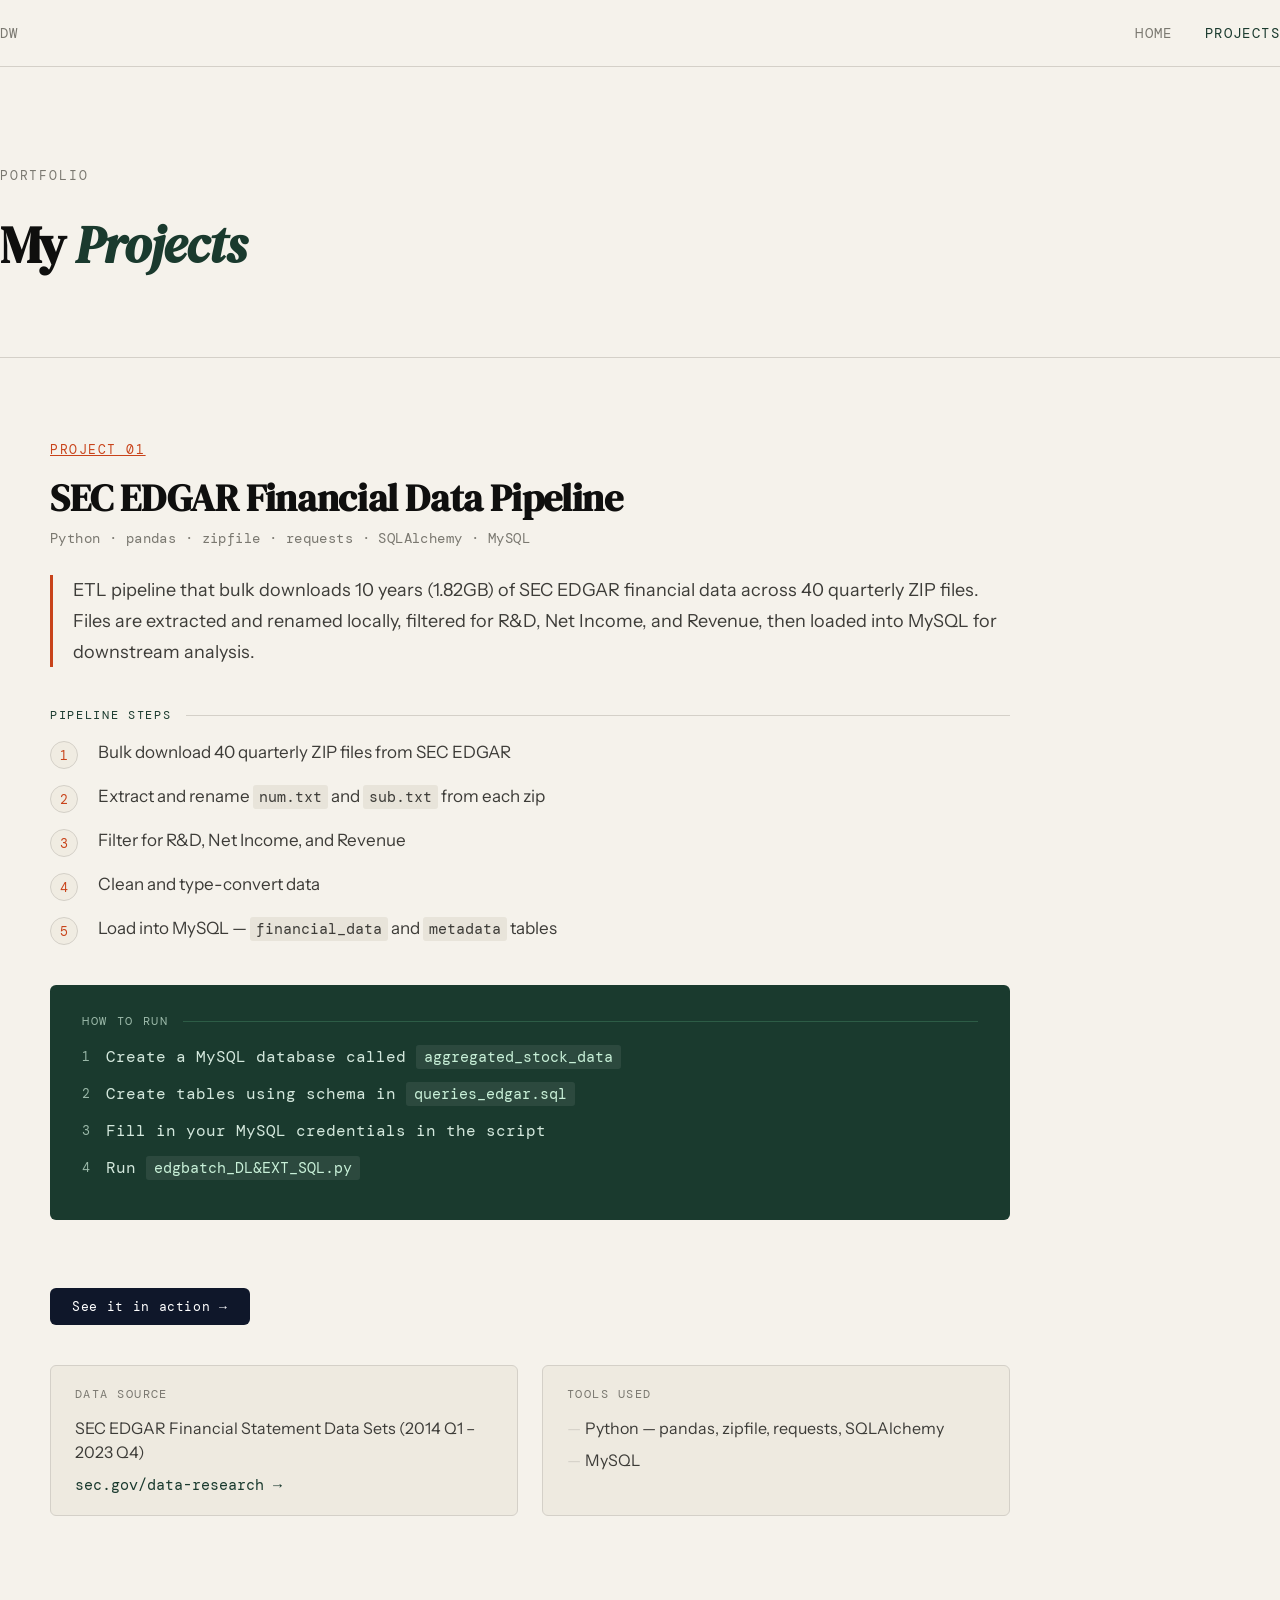
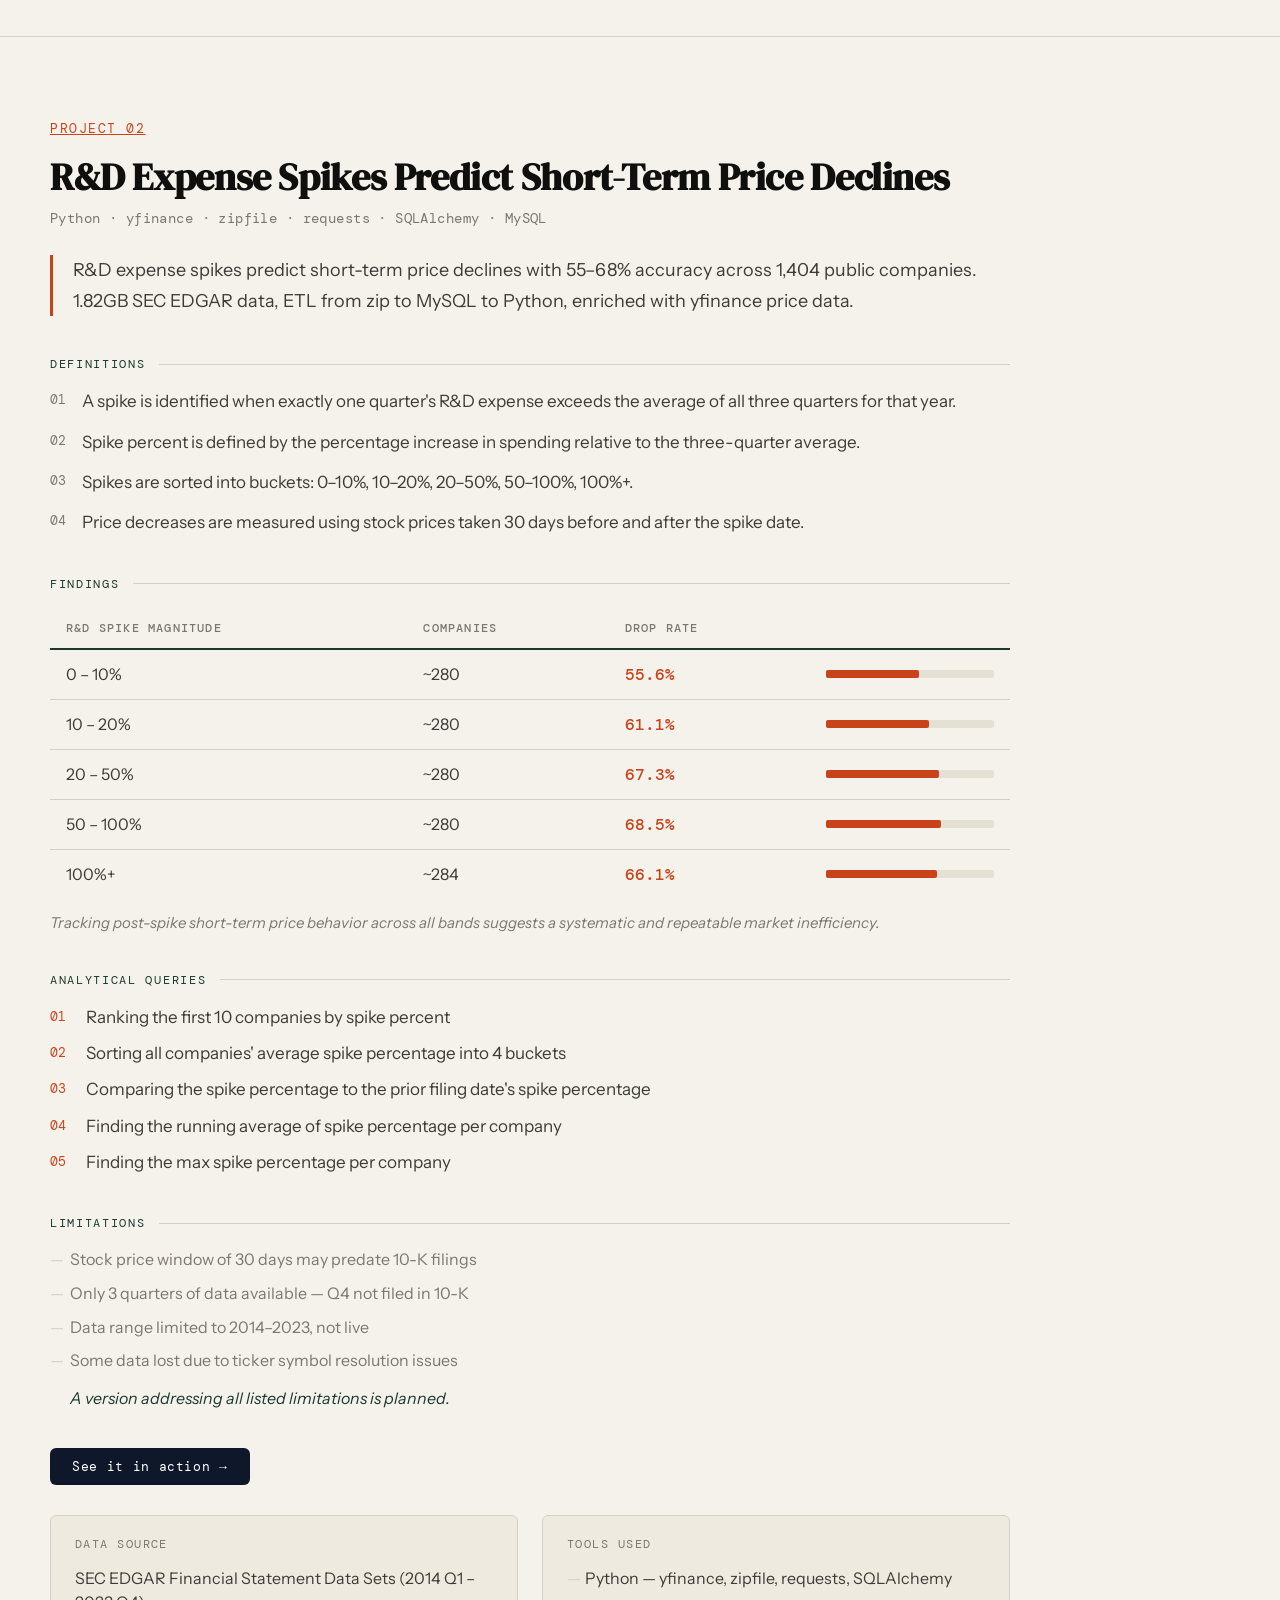
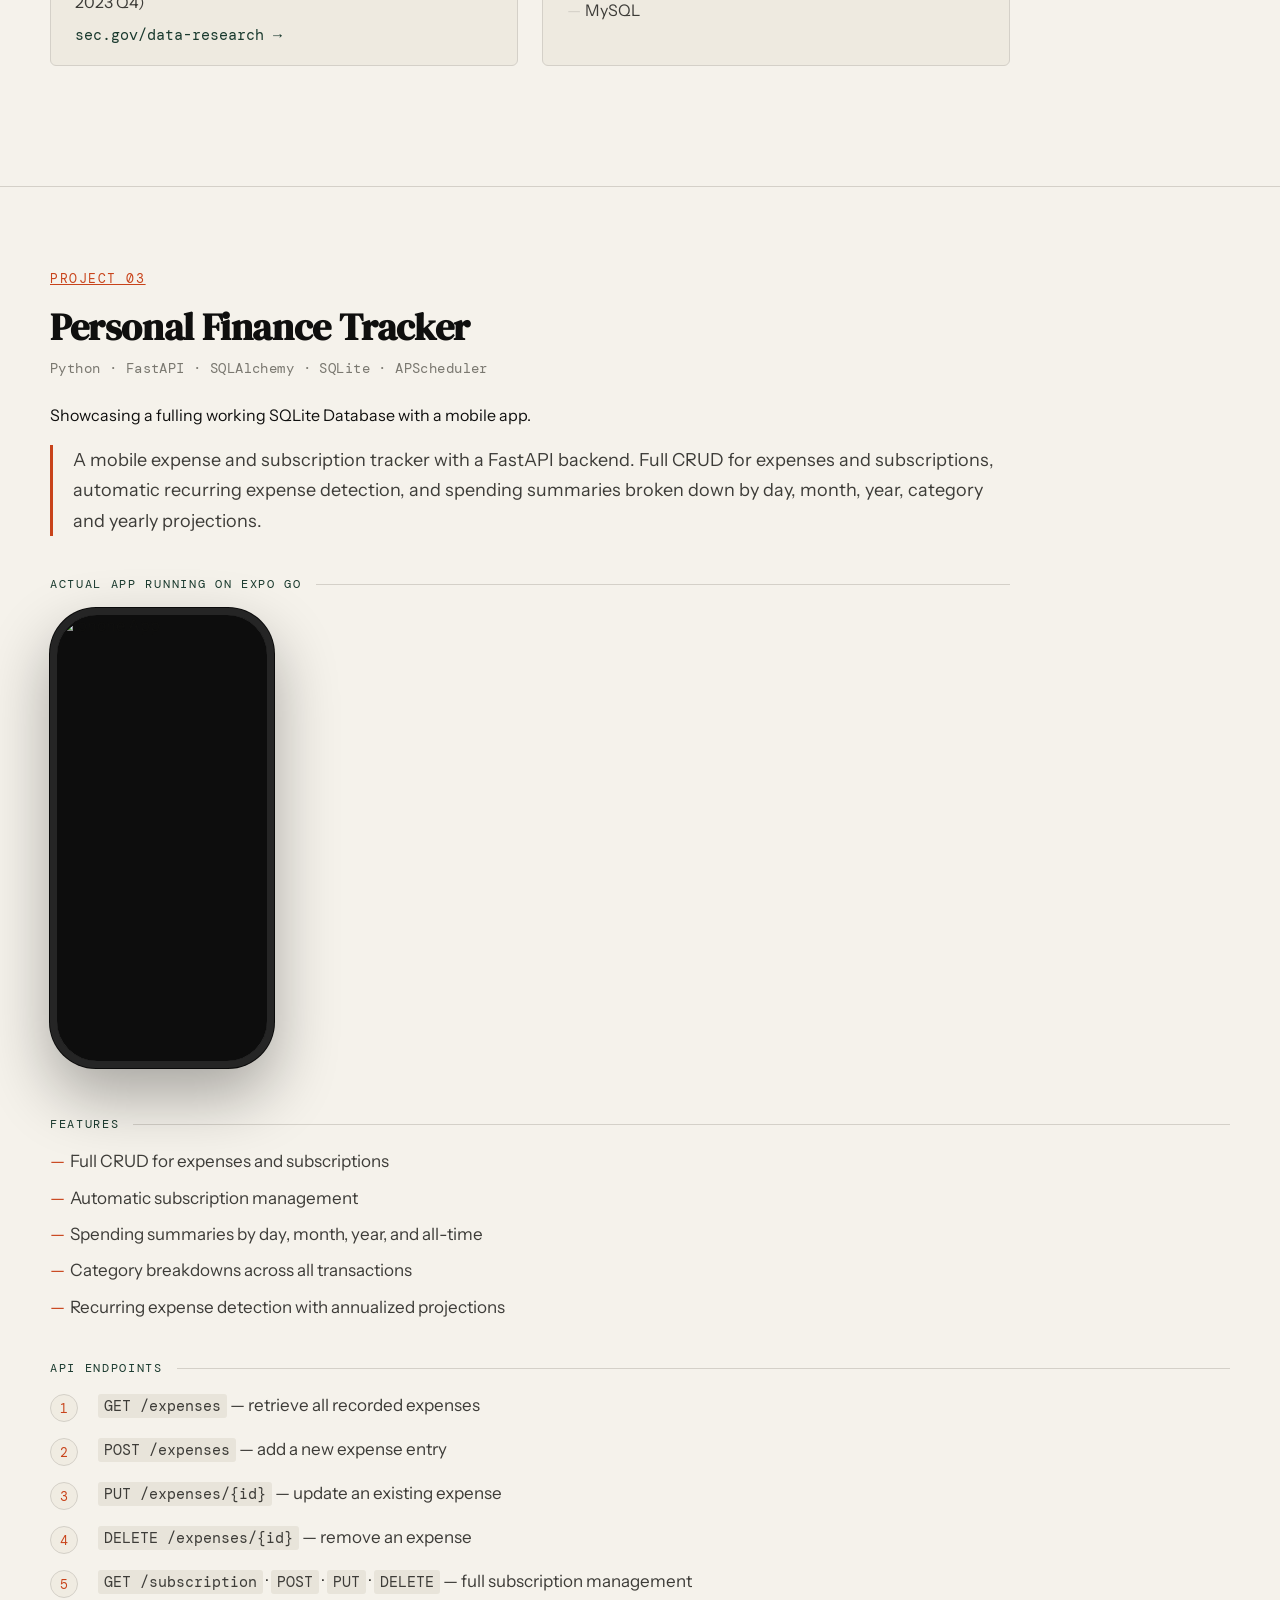
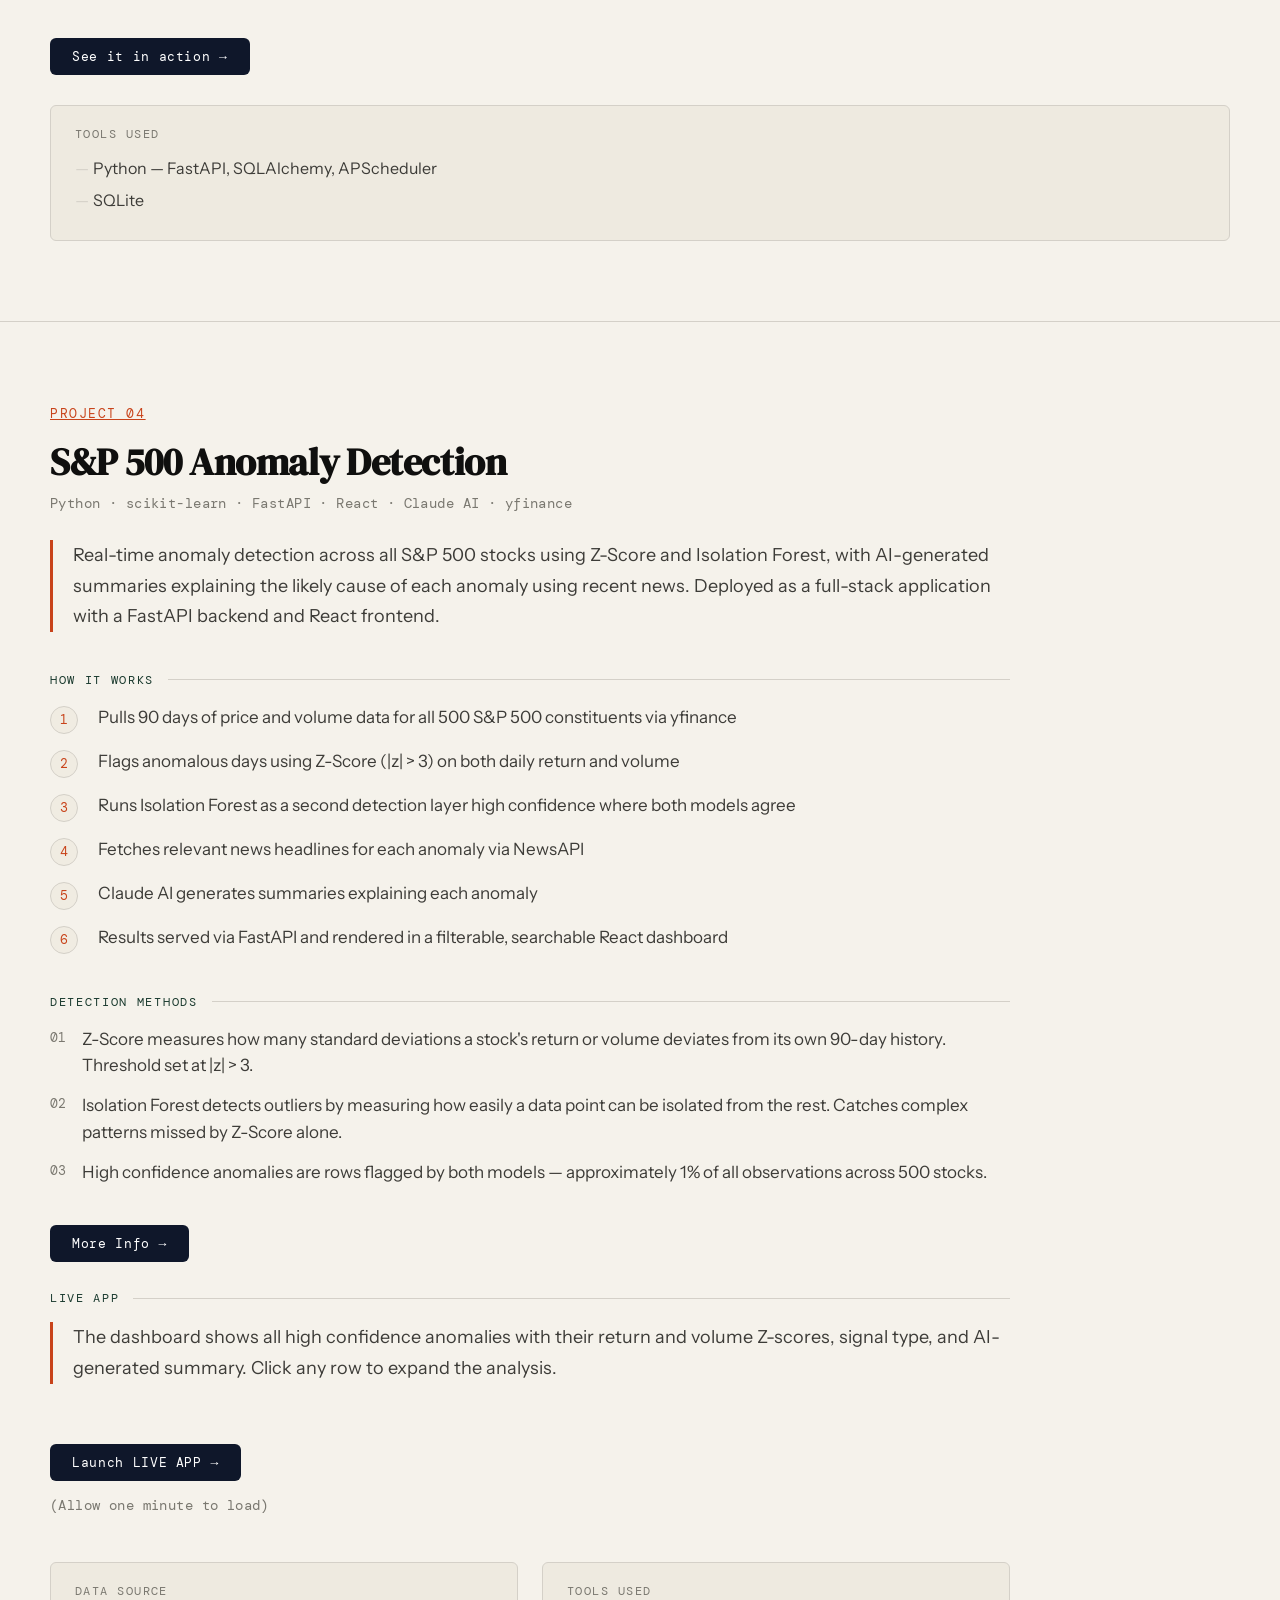
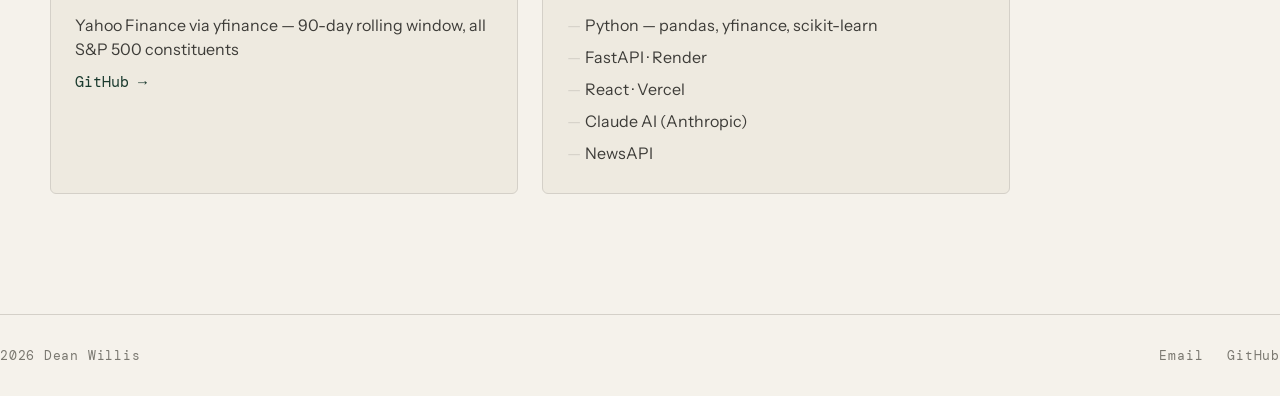
==== projects.html @ 33685073 "added walkthrough.html" ====
<!DOCTYPE html>
<html lang="en">
<head>
<meta charset="UTF-8">
<meta name="viewport" content="width=device-width, initial-scale=1.0">
<title>Projects — Dean Willis</title>
<link href="https://fonts.googleapis.com/css2?family=DM+Serif+Display:ital@0;1&family=DM+Mono:wght@400;500&family=Instrument+Sans:wght@400;500;600&display=swap" rel="stylesheet">
<link rel="stylesheet" href="style.css">
<script async src="https://www.googletagmanager.com/gtag/js?id=G-CZ1LBD2NJX"></script>
<script>
  window.dataLayer = window.dataLayer || [];
  function gtag(){dataLayer.push(arguments);}
  gtag('js', new Date());
  gtag('config', 'G-CZ1LBD2NJX');
</script>
</head>
<body>

<nav>
  <div class="container nav-inner">
    <a class="nav-name" href="index.html">DW</a>
    <div class="nav-links">
      <a href="index.html">Home</a>
      <a href="projects.html" class="active">Projects</a>
    </div>
  </div>
</nav>

<header class="page-header-section">
  <div class="container page-header-inner">
    <p>&nbsp;</p>
    <div class="page-label">Portfolio</div>
    <p>&nbsp;</p>
    <h1 class="page-title">My <em>Projects</em></h1>
    <p>&nbsp;</p>
  </div>
</header>

<main>

  <section class="project-section" id="edgar-pipeline">
    <div class="container">
      <div class="project-content">
        <a class="project-eyebrow" href="https://github.com/DeanHenryWillis/ETL-pipeline" target="_blank" rel="noopener noreferrer">Project 01</a>
        <p>&nbsp;</p>
        <h2 class="project-title">SEC EDGAR Financial Data Pipeline</h2>
        <div class="project-stack">Python · pandas · zipfile · requests · SQLAlchemy · MySQL</div>
        <p class="project-overview">ETL pipeline that bulk downloads 10 years (1.82GB) of SEC EDGAR financial data across 40 quarterly ZIP files. Files are extracted and renamed locally, filtered for R&D, Net Income, and Revenue, then loaded into MySQL for downstream analysis.</p>

        <div class="sub-label">Pipeline Steps</div>
        <div class="steps">
          <div class="step"><div class="step-num">1</div><div class="step-text">Bulk download 40 quarterly ZIP files from SEC EDGAR</div></div>
          <div class="step"><div class="step-num">2</div><div class="step-text">Extract and rename <code>num.txt</code> and <code>sub.txt</code> from each zip</div></div>
          <div class="step"><div class="step-num">3</div><div class="step-text">Filter for R&amp;D, Net Income, and Revenue</div></div>
          <div class="step"><div class="step-num">4</div><div class="step-text">Clean and type-convert data</div></div>
          <div class="step"><div class="step-num">5</div><div class="step-text">Load into MySQL — <code>financial_data</code> and <code>metadata</code> tables</div></div>
        </div>

        <div class="run-block">
          <div class="sub-label">How to Run</div>
          <div class="run-step"><div class="run-num">1</div><div class="run-text">Create a MySQL database called <code>aggregated_stock_data</code></div></div>
          <div class="run-step"><div class="run-num">2</div><div class="run-text">Create tables using schema in <code>queries_edgar.sql</code></div></div>
          <div class="run-step"><div class="run-num">3</div><div class="run-text">Fill in your MySQL credentials in the script</div></div>
          <div class="run-step"><div class="run-num">4</div><div class="run-text">Run <code>edgbatch_DL&amp;EXT_SQL.py</code></div></div>
        </div>

          <a href="walkthrough.html#edgar-pipeline"
          style="display:inline-block;margin-top:28px;padding:10px 22px;background:#0f172a;color:#fff;text-decoration:none;font-family:'DM Mono',monospace;font-size:13px;letter-spacing:0.05em;border-radius:6px;">See it in action →</a>
          <p>&emsp;</p>
          <p>&emsp;</p>

        <div class="two-col">
          <div class="info-block">
            <div class="info-block-title">Data Source</div>
            <p>SEC EDGAR Financial Statement Data Sets (2014 Q1 – 2023 Q4)</p>
            <a href="https://www.sec.gov/data-research/sec-markets-data/financial-statement-data-sets-archive" target="_blank">sec.gov/data-research →</a>
          </div>
          <div class="info-block">
            <div class="info-block-title">Tools Used</div>
            <ul>
              <li>Python — pandas, zipfile, requests, SQLAlchemy</li>
              <li>MySQL</li>
            </ul>
          </div>
        </div>
      </div>
    </div>
  </section>

  <section class="project-section" id="rd-spikes">
    <div class="container">
      <div class="project-content">
        <a class="project-eyebrow" href="https://github.com/DeanHenryWillis/Edgar-rd-pipeline" target="_blank" rel="noopener noreferrer">Project 02</a>
        <p>&nbsp;</p>
        <h2 class="project-title">R&amp;D Expense Spikes Predict Short-Term Price Declines</h2>
        <div class="project-stack">Python · yfinance · zipfile · requests · SQLAlchemy · MySQL</div>
        <p class="project-overview">R&amp;D expense spikes predict short-term price declines with 55–68% accuracy across 1,404 public companies. 1.82GB SEC EDGAR data, ETL from zip to MySQL to Python, enriched with yfinance price data.</p>

        <div class="sub-label">Definitions</div>
        <div class="defs">
          <div class="def-item"><div class="def-num">01</div><div class="def-text">A spike is identified when exactly one quarter's R&amp;D expense exceeds the average of all three quarters for that year.</div></div>
          <div class="def-item"><div class="def-num">02</div><div class="def-text">Spike percent is defined by the percentage increase in spending relative to the three-quarter average.</div></div>
          <div class="def-item"><div class="def-num">03</div><div class="def-text">Spikes are sorted into buckets: 0–10%, 10–20%, 20–50%, 50–100%, 100%+.</div></div>
          <div class="def-item"><div class="def-num">04</div><div class="def-text">Price decreases are measured using stock prices taken 30 days before and after the spike date.</div></div>
        </div>

        <div class="sub-label">Findings</div>
        <div class="findings-wrap">
          <table class="findings-table">
            <thead>
              <tr>
                <th>R&amp;D Spike Magnitude</th>
                <th>Companies</th>
                <th>Drop Rate</th>
                <th class="bar-cell"></th>
              </tr>
            </thead>
            <tbody>
              <tr>
                <td>0 – 10%</td><td>~280</td>
                <td><span class="drop-rate">55.6%</span></td>
                <td class="bar-cell"><div class="bar-bg"><div class="bar-fill" style="width:55.6%"></div></div></td>
              </tr>
              <tr>
                <td>10 – 20%</td><td>~280</td>
                <td><span class="drop-rate">61.1%</span></td>
                <td class="bar-cell"><div class="bar-bg"><div class="bar-fill" style="width:61.1%"></div></div></td>
              </tr>
              <tr>
                <td>20 – 50%</td><td>~280</td>
                <td><span class="drop-rate">67.3%</span></td>
                <td class="bar-cell"><div class="bar-bg"><div class="bar-fill" style="width:67.3%"></div></div></td>
              </tr>
              <tr>
                <td>50 – 100%</td><td>~280</td>
                <td><span class="drop-rate">68.5%</span></td>
                <td class="bar-cell"><div class="bar-bg"><div class="bar-fill" style="width:68.5%"></div></div></td>
              </tr>
              <tr>
                <td>100%+</td><td>~284</td>
                <td><span class="drop-rate">66.1%</span></td>
                <td class="bar-cell"><div class="bar-bg"><div class="bar-fill" style="width:66.1%"></div></div></td>
              </tr>
            </tbody>
          </table>
          <p class="findings-note">Tracking post-spike short-term price behavior across all bands suggests a systematic and repeatable market inefficiency.</p>
        </div>

        <div class="sub-label">Analytical Queries</div>
        <div class="queries">
          <ol>
            <li>Ranking the first 10 companies by spike percent</li>
            <li>Sorting all companies' average spike percentage into 4 buckets</li>
            <li>Comparing the spike percentage to the prior filing date's spike percentage</li>
            <li>Finding the running average of spike percentage per company</li>
            <li>Finding the max spike percentage per company</li>
          </ol>
        </div>

        <div class="sub-label">Limitations</div>
        <div class="limitations">
          <ul>
            <li>Stock price window of 30 days may predate 10-K filings</li>
            <li>Only 3 quarters of data available — Q4 not filed in 10-K</li>
            <li>Data range limited to 2014–2023, not live</li>
            <li>Some data lost due to ticker symbol resolution issues</li>
          </ul>
          <p class="limitation-note">A version addressing all listed limitations is planned.</p>
        </div>
        <a href="walkthrough.html#rd-spikes" style="display:inline-block;margin-bottom:30px;padding:10px 22px;background:#0f172a;color:#fff;text-decoration:none;font-family:'DM Mono',monospace;font-size:13px;letter-spacing:0.05em;border-radius:6px;">See it in action →</a>

        <div class="two-col">
          <div class="info-block">
            <div class="info-block-title">Data Source</div>
            <p>SEC EDGAR Financial Statement Data Sets (2014 Q1 – 2023 Q4)</p>
            <a href="https://www.sec.gov/data-research/sec-markets-data/financial-statement-data-sets-archive" target="_blank">sec.gov/data-research →</a>
          </div>
          <div class="info-block">
            <div class="info-block-title">Tools Used</div>
            <ul>
              <li>Python — yfinance, zipfile, requests, SQLAlchemy</li>
              <li>MySQL</li>
            </ul>
          </div>
        </div>
      </div>
    </div>
  </section>

  <section class="project-section" id="expense-tracker">
    <div class="container">
      <div class="project-content">
        <a class="project-eyebrow" href="https://github.com/DeanHenryWillis/Net-Worth-Tracker" target="_blank" rel="noopener noreferrer">Project 03</a>
        <p>&nbsp;</p>
        <h2 class="project-title">Personal Finance Tracker</h2>
        <div class="project-stack">Python · FastAPI · SQLAlchemy · SQLite · APScheduler</div>
        <p>Showcasing a fulling working SQLite Database with a mobile app.</p>
        <p>&nbsp;</p>
        <p class="project-overview">A mobile expense and subscription tracker with a FastAPI backend. Full CRUD for expenses and subscriptions, automatic recurring expense detection, and spending summaries broken down by day, month, year, category and yearly projections.</p>

        <div class="sub-label">Actual App Running on Expo Go</div>
        <div class="iphone-wrap">
          <div class="iphone-shell">
                <div class="iphone-screen">
                  <img src="IMG_6105.png" alt="Iphone App">
              </div>

              <div class="iphone-placeholder">
                <div class="iphone-placeholder-icon">
                  <svg width="18" height="18" viewBox="0 0 24 24" fill="none" stroke="#555" stroke-width="1.5">
                    <polygon points="5 3 19 12 5 21 5 3"/>
                  </svg>
                </div>
              </div>
            </div>
          </div>
        </div>

        <div class="sub-label">Features</div>
        <div class="feature-list">
          <ul>
            <li>Full CRUD for expenses and subscriptions</li>
            <li>Automatic subscription management</li>
            <li>Spending summaries by day, month, year, and all-time</li>
            <li>Category breakdowns across all transactions</li>
            <li>Recurring expense detection with annualized projections</li>
          </ul>
        </div>

        <div class="sub-label">API Endpoints</div>
        <div class="steps">
          <div class="step"><div class="step-num">1</div><div class="step-text"><code>GET /expenses</code> — retrieve all recorded expenses</div></div>
          <div class="step"><div class="step-num">2</div><div class="step-text"><code>POST /expenses</code> — add a new expense entry</div></div>
          <div class="step"><div class="step-num">3</div><div class="step-text"><code>PUT /expenses/{id}</code> — update an existing expense</div></div>
          <div class="step"><div class="step-num">4</div><div class="step-text"><code>DELETE /expenses/{id}</code> — remove an expense</div></div>
          <div class="step"><div class="step-num">5</div><div class="step-text"><code>GET /subscription</code> · <code>POST</code> · <code>PUT</code> · <code>DELETE</code> — full subscription management</div></div>
        </div>
        <a href="walkthrough.html#finance-tracker" style="display:inline-block;margin-bottom:30px;padding:10px 22px;background:#0f172a;color:#fff;text-decoration:none;font-family:'DM Mono',monospace;font-size:13px;letter-spacing:0.05em;border-radius:6px;">See it in action →</a>
        <div class="info-block">
          <div class="info-block-title">Tools Used</div>
          <ul>
            <li>Python — FastAPI, SQLAlchemy, APScheduler</li>
            <li>SQLite</li>
          </ul>
        </div>

      </div>
    </div>
  </section>

  <section class="project-section" id="anomaly-detector">
    <div class="container">
      <div class="project-content">
        <a class="project-eyebrow" href="https://github.com/DeanHenryWillis/sp500-anomaly-detector" target="_blank" rel="noopener noreferrer">Project 04</a>
        <p>&nbsp;</p>
        <h2 class="project-title">S&amp;P 500 Anomaly Detection</h2>
        <div class="project-stack">Python · scikit-learn · FastAPI · React · Claude AI · yfinance</div>
        <p class="project-overview">Real-time anomaly detection across all S&amp;P 500 stocks using Z-Score and Isolation Forest, with AI-generated summaries explaining the likely cause of each anomaly using recent news. Deployed as a full-stack application with a FastAPI backend and React frontend.</p>

        <div class="sub-label">How It Works</div>
        <div class="steps">
          <div class="step"><div class="step-num">1</div><div class="step-text">Pulls 90 days of price and volume data for all 500 S&amp;P 500 constituents via yfinance</div></div>
          <div class="step"><div class="step-num">2</div><div class="step-text">Flags anomalous days using Z-Score (|z| &gt; 3) on both daily return and volume</div></div>
          <div class="step"><div class="step-num">3</div><div class="step-text">Runs Isolation Forest as a second detection layer high confidence where both models agree</div></div>
          <div class="step"><div class="step-num">4</div><div class="step-text">Fetches relevant news headlines for each anomaly via NewsAPI</div></div>
          <div class="step"><div class="step-num">5</div><div class="step-text">Claude AI generates summaries explaining each anomaly</div></div>
          <div class="step"><div class="step-num">6</div><div class="step-text">Results served via FastAPI and rendered in a filterable, searchable React dashboard</div></div>
        </div>

        <div class="sub-label">Detection Methods</div>
        <div class="defs">
          <div class="def-item"><div class="def-num">01</div><div class="def-text">Z-Score measures how many standard deviations a stock's return or volume deviates from its own 90-day history. Threshold set at |z| &gt; 3.</div></div>
          <div class="def-item"><div class="def-num">02</div><div class="def-text">Isolation Forest detects outliers by measuring how easily a data point can be isolated from the rest. Catches complex patterns missed by Z-Score alone.</div></div>
          <div class="def-item"><div class="def-num">03</div><div class="def-text">High confidence anomalies are rows flagged by both models — approximately 1% of all observations across 500 stocks.</div></div>
        </div>
        <a href="walkthrough.html#anomaly-detector" style="display:inline-block;margin-bottom:28px;padding:10px 22px;background:#0f172a;color:#fff;text-decoration:none;font-family:'DM Mono',monospace;font-size:13px;letter-spacing:0.05em;border-radius:6px;">More Info →</a>
        <div class="sub-label">Live App</div>
        <p class="project-overview">The dashboard shows all high confidence anomalies with their return and volume Z-scores, signal type, and AI-generated summary. Click any row to expand the analysis.</p>
        <p>&nbsp;</p>
        <a href="https://sp500-anomaly-detector.vercel.app" target="_blank" rel="noopener noreferrer" onclick="gtag('event', 'launch_app_click', {'event_category': 'engagement', 'event_label': 'SP500 Anomaly Detector'})"style="display:inline-block;padding:10px 22px;background:#0f172a;color:#fff;text-decoration:none;font-family:'DM Mono',monospace;font-size:13px;letter-spacing:0.05em;border-radius:6px;">Launch LIVE APP →</a>
        <div style="margin-top:15px;"  class="project-stack">(Allow one minute to load)</div>
        <p>&nbsp;</p>

        <div class="two-col">
          <div class="info-block">
            <div class="info-block-title">Data Source</div>
            <p>Yahoo Finance via yfinance — 90-day rolling window, all S&amp;P 500 constituents</p>
            <a href="https://github.com/DeanHenryWillis/sp500-anomaly-detector" target="_blank">GitHub →</a>
          </div>
          <div class="info-block">
            <div class="info-block-title">Tools Used</div>
            <ul>
              <li>Python — pandas, yfinance, scikit-learn</li>
              <li>FastAPI · Render</li>
              <li>React · Vercel</li>
              <li>Claude AI (Anthropic)</li>
              <li>NewsAPI</li>
            </ul>
          </div>
        </div>
      </div>
    </div>
  </section>

</main>

<footer class="footer-section">
  <div class="container footer-inner">
    <span class="footer-copy">2026 Dean Willis</span>
    <div class="footer-links">
      <a href="mailto:Deanwillis@outlook.com">Email</a>
      <a href="https://github.com/DeanHenryWillis" target="_blank">GitHub</a>
    </div>
  </div>
</footer>

</body>
</html>
---- style.css ----
*, *::before, *::after { box-sizing: border-box; margin: 0; padding: 0; }
  :root {
    --ink: #0f0f0e;
    --ink-mid: #3d3c38;
    --ink-muted: #7a7870;
    --rule: #d4d0c8;
    --accent: #1a3a2e;
    --accent-warm: #c8431a;
    --bg: #f5f2eb;
    --card: #eeeae0;
  }
  html, body { width: 100%; background: var(--bg); }
  body { font-family: 'Instrument Sans', sans-serif; color: var(--ink); }

  .container {
    max-width: 1350px;
    margin: 0 auto;
    padding: 0 50px;
    width: 100%;
    position: relative;
  }

  nav { border-bottom: 1px solid var(--rule); }
  .nav-inner {
    display: flex;
    align-items: center;
    justify-content: space-between;
    padding: 24px 0;
  }
  .nav-name {
    font-family: 'DM Mono', monospace;
    font-size: 14px;
    letter-spacing: 0.1em;
    text-transform: uppercase;
    color: var(--ink-muted);
    text-decoration: none;
  }
  .nav-links { display: flex; gap: 32px; }
  .nav-links a {
    font-family: 'DM Mono', monospace;
    font-size: 14px;
    letter-spacing: 0.1em;
    text-transform: uppercase;
    color: var(--ink-muted);
    text-decoration: none;
  }
  .nav-links a:hover { color: var(--accent-warm); }
  .nav-links a.active { color: var(--accent); }

  .page-header-section { border-bottom: 1px solid var(--rule); }
  .page-header-inner { padding: 80px 0 64px; }
  .page-label { font-family: 'DM Mono', monospace; font-size: 13px; letter-spacing: 0.14em; text-transform: uppercase; color: var(--ink-muted); margin-bottom: 14px; }
  .page-title { font-family: 'DM Serif Display', serif; font-size: 52px; line-height: 1.05; color: var(--ink); letter-spacing: -0.02em; }
  .page-title em { font-style: italic; color: var(--accent); }

  .project-section { border-bottom: 1px solid var(--rule); padding: 80px 0; }
  .project-section:last-child { border-bottom: none; }
  
  .project-content { max-width: 960px; }

  .project-eyebrow { font-family: 'DM Mono', monospace; font-size: 13px; letter-spacing: 0.12em; text-transform: uppercase; color: var(--accent-warm); margin-bottom: 12px; }
  .project-title { font-family: 'DM Serif Display', serif; font-size: 38px; line-height: 1.1; color: var(--ink); margin-bottom: 10px; letter-spacing: -0.01em; }
  .project-stack { font-family: 'DM Mono', monospace; font-size: 14px; color: var(--ink-muted); margin-bottom: 28px; letter-spacing: 0.03em; }
  .project-overview { font-size: 18px; line-height: 1.7; color: var(--ink-mid); margin-bottom: 40px; border-left: 3px solid var(--accent-warm); padding-left: 20px; }

  .sub-label { font-family: 'DM Mono', monospace; font-size: 12px; letter-spacing: 0.14em; text-transform: uppercase; color: var(--accent); margin-bottom: 16px; display: flex; align-items: center; gap: 14px; }
  .sub-label::after { content: ''; flex: 1; height: 1px; background: var(--rule); }

  .steps { margin-bottom: 40px; }
  .step { display: flex; gap: 20px; margin-bottom: 14px; align-items: flex-start; }
  .step-num { font-family: 'DM Mono', monospace; font-size: 13px; color: var(--accent-warm); background: #f0ece2; border: 1px solid var(--rule); width: 28px; height: 28px; border-radius: 50%; display: flex; align-items: center; justify-content: center; flex-shrink: 0; margin-top: 2px; }
  .step-text { font-size: 17px; color: var(--ink-mid); line-height: 1.55; }
  code { font-family: 'DM Mono', monospace; font-size: 15px; background: #e8e4da; padding: 2px 6px; border-radius: 3px; }

  .defs { margin-bottom: 40px; }
  .def-item { margin-bottom: 14px; display: flex; gap: 16px; }
  .def-num { font-family: 'DM Mono', monospace; font-size: 13px; color: var(--ink-muted); flex-shrink: 0; padding-top: 3px; }
  .def-text { font-size: 17px; color: var(--ink-mid); line-height: 1.55; }

  .limitations { margin-bottom: 40px; }
  .limitations ul { list-style: none; padding: 0; }
  .limitations ul li { font-size: 16px; color: var(--ink-muted); padding-left: 20px; position: relative; margin-bottom: 8px; line-height: 1.6; }
  .limitations ul li::before { content: '—'; position: absolute; left: 0; color: var(--rule); }
  .limitation-note { margin-top: 14px; font-size: 16px; font-style: italic; color: var(--accent); padding-left: 20px; }

  .queries { margin-bottom: 40px; }
  .queries ol { list-style: none; padding: 0; counter-reset: q; }
  .queries ol li { counter-increment: q; font-size: 17px; color: var(--ink-mid); padding-left: 36px; position: relative; margin-bottom: 10px; line-height: 1.55; }
  .queries ol li::before { content: counter(q, decimal-leading-zero); position: absolute; left: 0; font-family: 'DM Mono', monospace; font-size: 13px; color: var(--accent-warm); top: 3px; }

  .run-block { background: var(--accent); border-radius: 6px; padding: 28px 32px; margin-bottom: 40px; }
  .run-block .sub-label { color: #9ab8a8; }
  .run-block .sub-label::after { background: #2d5c46; }
  .run-step { display: flex; gap: 16px; margin-bottom: 12px; align-items: flex-start; }
  .run-num { font-family: 'DM Mono', monospace; font-size: 13px; color: #9ab8a8; flex-shrink: 0; padding-top: 3px; }
  .run-text { font-size: 16px; color: #d4e8dd; line-height: 1.55; font-family: 'DM Mono', monospace; }
  .run-text code { background: rgba(255,255,255,0.08); padding: 2px 8px; border-radius: 3px; color: #c8f0d8; }

  .two-col { display: grid; grid-template-columns: 1fr 1fr; gap: 24px; margin-bottom: 40px; }
  .info-block { background: var(--card); border: 1px solid var(--rule); border-radius: 6px; padding: 20px 24px; }
  .info-block-title { font-family: 'DM Mono', monospace; font-size: 12px; letter-spacing: 0.12em; text-transform: uppercase; color: var(--ink-muted); margin-bottom: 14px; }
  .info-block p { font-size: 16px; color: var(--ink-mid); margin-bottom: 10px; line-height: 1.5; }
  .info-block ul { list-style: none; padding: 0; }
  .info-block ul li { font-size: 16px; color: var(--ink-mid); padding-left: 18px; position: relative; margin-bottom: 8px; line-height: 1.5; }
  .info-block ul li::before { content: '—'; position: absolute; left: 0; color: var(--rule); }
  .info-block a { font-size: 15px; color: var(--accent); text-decoration: none; font-family: 'DM Mono', monospace; word-break: break-all; }
  .info-block a:hover { color: var(--accent-warm); }

  .findings-wrap { margin-bottom: 40px; }
  .findings-table { width: 100%; border-collapse: collapse; font-size: 16px; }
  .findings-table thead tr { border-bottom: 2px solid var(--accent); }
  .findings-table th { font-family: 'DM Mono', monospace; font-size: 12px; letter-spacing: 0.1em; text-transform: uppercase; color: var(--ink-muted); padding: 12px 16px; text-align: left; font-weight: 500; }
  .findings-table td { padding: 14px 16px; color: var(--ink-mid); border-bottom: 1px solid var(--rule); }
  .findings-table tr:last-child td { border-bottom: none; }
  .drop-rate { font-family: 'DM Mono', monospace; font-weight: 500; color: var(--accent-warm); }
  .bar-cell { width: 200px; }
  .bar-bg { background: #e5e0d4; border-radius: 2px; height: 8px; width: 100%; }
  .bar-fill { background: var(--accent-warm); border-radius: 2px; height: 8px; }
  .findings-note { font-size: 15px; color: var(--ink-muted); margin-top: 14px; font-style: italic; }

  .iphone-wrap {
    display: flex;
    flex-direction: column;
    align-items: flex-start;
    margin-bottom: 48px;
  }
  .iphone-shell {
    width: 224px;
    height: 460px;
    background: #161616;
    border-radius: 46px;
    border: 7px solid #252525;
    box-shadow:
      0 0 0 1px #0a0a0a,
      0 28px 64px rgba(0,0,0,0.32),
      inset 0 0 0 1px #333;
    position: relative;
    flex-shrink: 0;
    overflow: hidden;
  }

  .iphone-island {
    position: absolute;
    top: 12px;
    left: 50%;
    transform: translateX(-50%);
    width: 90px;
    height: 26px;
    background: #0a0a0a;
    border-radius: 20px;
    z-index: 3;
  }
  .iphone-screen {
    width: 100%;
    height: 100%;
    border-radius: 40px;
    background: #0d0d0d;
    overflow: hidden;
    display: flex;
    align-items: center;
    justify-content: center;
    position: relative;
  }
  .iphone-screen video,
  .iphone-screen img {
    width: 100%;
    height: 100%;
    object-fit: cover;
  }
  .iphone-placeholder {
    display: flex;
    flex-direction: column;
    align-items: center;
    justify-content: center;
    gap: 12px;
    padding: 60px 24px 40px;
    text-align: center;
    height: 100%;
  }
  .iphone-placeholder-icon {
    width: 44px;
    height: 44px;
    border: 1.5px dashed #333;
    border-radius: 50%;
    display: flex;
    align-items: center;
    justify-content: center;
  }
  .iphone-placeholder-label {
    font-family: 'DM Mono', monospace;
    font-size: 10px;
    letter-spacing: 0.14em;
    text-transform: uppercase;
    color: #333;
    line-height: 1.8;
  }
  .iphone-caption {
    font-family: 'DM Mono', monospace;
    font-size: 11px;
    color: var(--ink-muted);
    letter-spacing: 0.08em;
    margin-top: 16px;
    opacity: 0.7;
  }

  .feature-list { margin-bottom: 40px; }
  .feature-list ul { list-style: none; padding: 0; }
  .feature-list ul li { font-size: 17px; color: var(--ink-mid); padding-left: 20px; position: relative; margin-bottom: 10px; line-height: 1.55; }
  .feature-list ul li::before { content: '—'; position: absolute; left: 0; color: var(--accent-warm); }

  .footer-section { border-top: 1px solid var(--rule); }
  .footer-inner { padding: 32px 0; display: flex; justify-content: space-between; align-items: center; }
  .footer-copy { font-family: 'DM Mono', monospace; font-size: 13px; color: var(--ink-muted); letter-spacing: 0.06em; }
  .footer-links { display: flex; gap: 24px; }
  .footer-links a { font-family: 'DM Mono', monospace; font-size: 13px; color: var(--ink-muted); text-decoration: none; letter-spacing: 0.06em; }
  .footer-links a:hover { color: var(--accent-warm); }

  html, body { min-height: 100vh; }

  .hero-section { border-bottom: 1px solid var(--rule); overflow: hidden; }
  .hero-inner { padding: 100px 0 90px; }
  
  .hero-num {
    font-family: 'DM Serif Display', serif;
    font-size: 320px;
    line-height: 0.85;
    color: transparent;
    -webkit-text-stroke: 1px var(--rule);
    position: absolute;
    right: 50px;
    top: 24px;
    pointer-events: none;
    user-select: none;
    letter-spacing: -0.04em;
  }
  .hero-label {
    font-family: 'DM Mono', monospace;
    font-size: 13px;
    letter-spacing: 0.16em;
    text-transform: uppercase;
    color: var(--ink-muted);
    margin-bottom: 28px;
    display: flex;
    align-items: center;
    gap: 14px;
  }
  .hero-label::before { content: ''; width: 40px; height: 1px; background: var(--accent-warm); }
  .hero-name {
    font-family: 'DM Serif Display', serif;
    font-size: 120px;
    line-height: 0.95;
    color: var(--ink);
    letter-spacing: -0.03em;
    margin-bottom: 10px;
    position: relative;
    z-index: 1;
  }
  .hero-name em { font-style: italic; color: var(--accent); display: block; }
  .hero-tagline {
    font-size: 19px;
    line-height: 1.6;
    color: var(--ink-mid);
    max-width: 600px;
    margin-top: 32px;
    margin-bottom: 44px;
    position: relative;
    z-index: 1;
  }
  .hero-tagline strong { color: var(--ink); font-weight: 600; }
  .hero-actions { display: flex; gap: 16px; position: relative; z-index: 1; }
  
  .btn-primary {
    font-family: 'DM Mono', monospace;
    font-size: 14px;
    letter-spacing: 0.1em;
    text-transform: uppercase;
    color: var(--bg);
    background: var(--accent);
    padding: 14px 28px;
    text-decoration: none;
    border-radius: 2px;
  }
  .btn-primary:hover { background: #0f2219; }
  .btn-secondary {
    font-family: 'DM Mono', monospace;
    font-size: 14px;
    letter-spacing: 0.1em;
    text-transform: uppercase;
    color: var(--ink-mid);
    background: transparent;
    padding: 14px 28px;
    text-decoration: none;
    border: 1px solid var(--rule);
    border-radius: 2px;
  }
  .btn-secondary:hover { border-color: var(--ink-muted); color: var(--ink); }

  .stats-section { border-bottom: 1px solid var(--rule); }
  .stats-inner { display: grid; grid-template-columns: repeat(3, 1fr); }
  .stat { padding: 36px 40px; border-right: 1px solid var(--rule); }
  .stat:first-child { padding-left: 0; }
  .stat:last-child { border-right: none; padding-right: 0; }
  .stat-num { font-family: 'DM Serif Display', serif; font-size: 50px; color: var(--ink); letter-spacing: -0.02em; line-height: 1; margin-bottom: 6px; }
  .stat-num em { font-style: italic; color: var(--accent-warm); }
  .stat-label { font-family: 'DM Mono', monospace; font-size: 13px; letter-spacing: 0.1em; text-transform: uppercase; color: var(--ink-muted); }

  .section-header { display: flex; align-items: baseline; justify-content: space-between; padding: 48px 0 28px; }
  .section-header-label { font-family: 'DM Mono', monospace; font-size: 13px; letter-spacing: 0.14em; text-transform: uppercase; color: var(--accent); display: flex; align-items: center; gap: 12px; }
  .section-header-label::after { content: ''; width: 48px; height: 1px; background: var(--rule); }
  .section-header-link { font-family: 'DM Mono', monospace; font-size: 13px; letter-spacing: 0.1em; text-transform: uppercase; color: var(--ink-muted); text-decoration: none; }
  .section-header-link:hover { color: var(--accent-warm); }

  .projects-section { border-top: 1px solid var(--rule); }
  .project-teasers { display: grid; grid-template-columns: 1fr 1fr; }
  
  .teaser { padding: 40px 40px 48px; border-right: 1px solid var(--rule); border-bottom: 1px solid var(--rule); position: relative; text-decoration: none; display: block; }
  .teaser:nth-child(odd) { padding-left: 0; }
  .teaser:nth-child(even) { border-right: none; padding-right: 0; }
  .teaser:hover { background: var(--card); }
  
  .teaser-num { font-family: 'DM Mono', monospace; font-size: 13px; color: var(--accent-warm); letter-spacing: 0.1em; margin-bottom: 14px; }
  .teaser-title { font-family: 'DM Serif Display', serif; font-size: 28px; color: var(--ink); line-height: 1.15; margin-bottom: 12px; letter-spacing: -0.01em; }
  .teaser-desc { font-size: 16px; color: var(--ink-muted); line-height: 1.6; margin-bottom: 20px; }
  .teaser-stack { font-family: 'DM Mono', monospace; font-size: 12px; color: var(--ink-muted); letter-spacing: 0.04em; }
  
  .teaser-arrow { position: absolute; bottom: 40px; right: 40px; font-family: 'DM Mono', monospace; font-size: 22px; color: var(--rule); }
  .teaser:nth-child(even) .teaser-arrow { right: 0; }
  .teaser:hover .teaser-arrow { color: var(--accent-warm); }

  /* ── WALKTHROUGH PAGE ── */

  html { scroll-behavior: smooth; }

  .wt-page-header { border-bottom: 1px solid var(--rule); padding: 80px 0 64px; }
  .wt-page-title { font-family: 'DM Serif Display', serif; font-size: 52px; line-height: 1.05; color: var(--ink); letter-spacing: -0.02em; margin-bottom: 16px; }
  .wt-page-title em { font-style: italic; color: var(--accent); }
  .wt-page-subtitle { font-size: 18px; line-height: 1.65; color: var(--ink-mid); max-width: 560px; }

  .wt-jump-nav { padding: 24px 0; border-bottom: 1px solid var(--rule); }
  .wt-jump-nav-inner { display: flex; gap: 8px; flex-wrap: wrap; }
  .wt-jump-link {
    font-family: 'DM Mono', monospace;
    font-size: 11px;
    letter-spacing: 0.08em;
    text-transform: uppercase;
    color: var(--ink-muted);
    border: 1px solid var(--rule);
    padding: 6px 14px;
    border-radius: 2px;
    text-decoration: none;
    transition: background 0.15s, color 0.15s, border-color 0.15s;
  }
  .wt-jump-link:hover {
    background: var(--accent);
    color: var(--bg);
    border-color: var(--accent);
  }

  .wt-section { padding: 80px 0; border-bottom: 1px solid var(--rule); }
  .wt-section:last-of-type { border-bottom: none; }

  .wt-eyebrow {
    font-family: 'DM Mono', monospace;
    font-size: 13px;
    letter-spacing: 0.12em;
    text-transform: uppercase;
    color: var(--accent-warm);
    margin-bottom: 12px;
  }
  .wt-title {
    font-family: 'DM Serif Display', serif;
    font-size: 38px;
    line-height: 1.1;
    color: var(--ink);
    letter-spacing: -0.01em;
    margin-bottom: 8px;
  }
  .wt-title em { font-style: italic; color: var(--accent); }
  .wt-stack {
    font-family: 'DM Mono', monospace;
    font-size: 13px;
    color: var(--ink-muted);
    letter-spacing: 0.04em;
    margin-bottom: 24px;
  }
  .wt-intro {
    font-size: 18px;
    line-height: 1.7;
    color: var(--ink-mid);
    max-width: 680px;
    margin-bottom: 56px;
    border-left: 3px solid var(--accent-warm);
    padding-left: 20px;
  }

  .shot-block {
    display: grid;
    grid-template-columns: 1fr 1fr;
    gap: 48px;
    align-items: start;
    margin-bottom: 64px;
  }
  .shot-block.reverse { direction: rtl; }
  .shot-block.reverse > * { direction: ltr; }
  .shot-block.full { grid-template-columns: 1fr; }
  .shot-block.full .shot-text { max-width: 680px; }

  .shot-frame {
    background: #1e1e1a;
    border-radius: 4px;
    overflow: hidden;
    aspect-ratio: 16 / 10;
    display: flex;
    flex-direction: column;
    align-items: center;
    justify-content: center;
    gap: 10px;
    position: relative;
    border: 1px solid #2e2e28;
  }
  .shot-frame img {
    width: 100%;
    height: 100%;
    object-fit: cover;
    object-position: top left;
    display: block;
  }

  .shot-placeholder-num {
    font-family: 'DM Serif Display', serif;
    font-size: 52px;
    color: #2e2e28;
    font-style: italic;
    line-height: 1;
  }
  .shot-placeholder-label {
    font-family: 'DM Mono', monospace;
    font-size: 11px;
    letter-spacing: 0.08em;
    color: #3a3a34;
  }
  .shot-placeholder-hint {
    position: absolute;
    bottom: 10px;
    left: 0; right: 0;
    text-align: center;
    font-family: 'DM Mono', monospace;
    font-size: 10px;
    color: #2e2e28;
    letter-spacing: 0.06em;
  }

  .shot-label {
    font-family: 'DM Mono', monospace;
    font-size: 11px;
    letter-spacing: 0.12em;
    text-transform: uppercase;
    color: var(--accent-warm);
    margin-bottom: 10px;
  }
  .shot-heading {
    font-family: 'DM Serif Display', serif;
    font-size: 24px;
    font-weight: 400;
    line-height: 1.2;
    color: var(--ink);
    margin-bottom: 14px;
  }
  .shot-heading em { font-style: italic; color: var(--accent); }
  .shot-body {
    font-size: 16px;
    color: var(--ink-mid);
    line-height: 1.65;
  }
  .shot-body + .shot-body { margin-top: 12px; }

  .shot-stat {
    margin-top: 24px;
    padding: 16px 20px;
    background: var(--card);
    border: 1px solid var(--rule);
    border-left: 3px solid var(--accent);
    border-radius: 0 4px 4px 0;
    font-family: 'DM Mono', monospace;
    font-size: 13px;
    color: var(--ink-muted);
    letter-spacing: 0.02em;
  }
  .shot-stat strong {
    display: block;
    font-family: 'DM Serif Display', serif;
    font-size: 28px;
    font-style: italic;
    color: var(--accent-warm);
    margin-bottom: 4px;
    font-weight: 400;
  }

  .wt-back {
    margin-top: 56px;
    padding-top: 32px;
    /* border-top: 1px solid var(--rule); */
    display: flex;
    justify-content: space-between;
    align-items: center;
  }
  .wt-back a {
    font-family: 'DM Mono', monospace;
    font-size: 13px;
    letter-spacing: 0.06em;
    color: var(--ink-muted);
    text-decoration: none;
    text-transform: uppercase;
  }
  .wt-back a:hover { color: var(--accent-warm); }

  /* ── RESPONSIVE ── */
  @media (max-width: 768px) {
    .container { padding: 0 24px; }
    .page-header-inner { padding: 60px 0 40px; }
    .page-title { font-size: 40px; }
    .project-title { font-size: 32px; }
    .project-overview { font-size: 16px; }
    .two-col { grid-template-columns: 1fr; gap: 16px; }
    .findings-wrap { overflow-x: auto; padding-bottom: 8px; }
    .findings-table { min-width: 550px; }
    .iphone-wrap { align-items: center; }
    .iphone-caption { text-align: center; }
    .nav-inner { flex-direction: column; gap: 16px; padding: 20px 0; }
    .footer-inner { flex-direction: column; gap: 16px; align-items: flex-start; }
    .hero-num { display: none; }
    .hero-name { font-size: 58px; }
    .hero-inner { padding: 60px 0 50px; }
    .hero-tagline { font-size: 16px; margin-top: 20px; margin-bottom: 32px; }
    .hero-actions { flex-direction: column; }
    .hero-section { overflow: hidden; position: relative; }
    .btn-primary, .btn-secondary { text-align: center; }
    .stats-inner { grid-template-columns: 1fr; }
    .stat { border-right: none; border-bottom: 1px solid var(--rule); padding: 24px 0; }
    .stat:last-child { border-bottom: none; }
    .project-teasers { grid-template-columns: 1fr; }
    .teaser { padding: 32px 0; border-right: none; }
    .teaser-arrow { right: 0; }

    /* walkthrough responsive */
    .wt-page-title { font-size: 40px; }
    .wt-title { font-size: 28px; }
    .wt-intro { font-size: 16px; }
    .shot-block,
    .shot-block.reverse { grid-template-columns: 1fr; direction: ltr; }
    .shot-block.reverse > * { direction: ltr; }
    .wt-back { flex-direction: column; gap: 16px; align-items: flex-start; }
  }
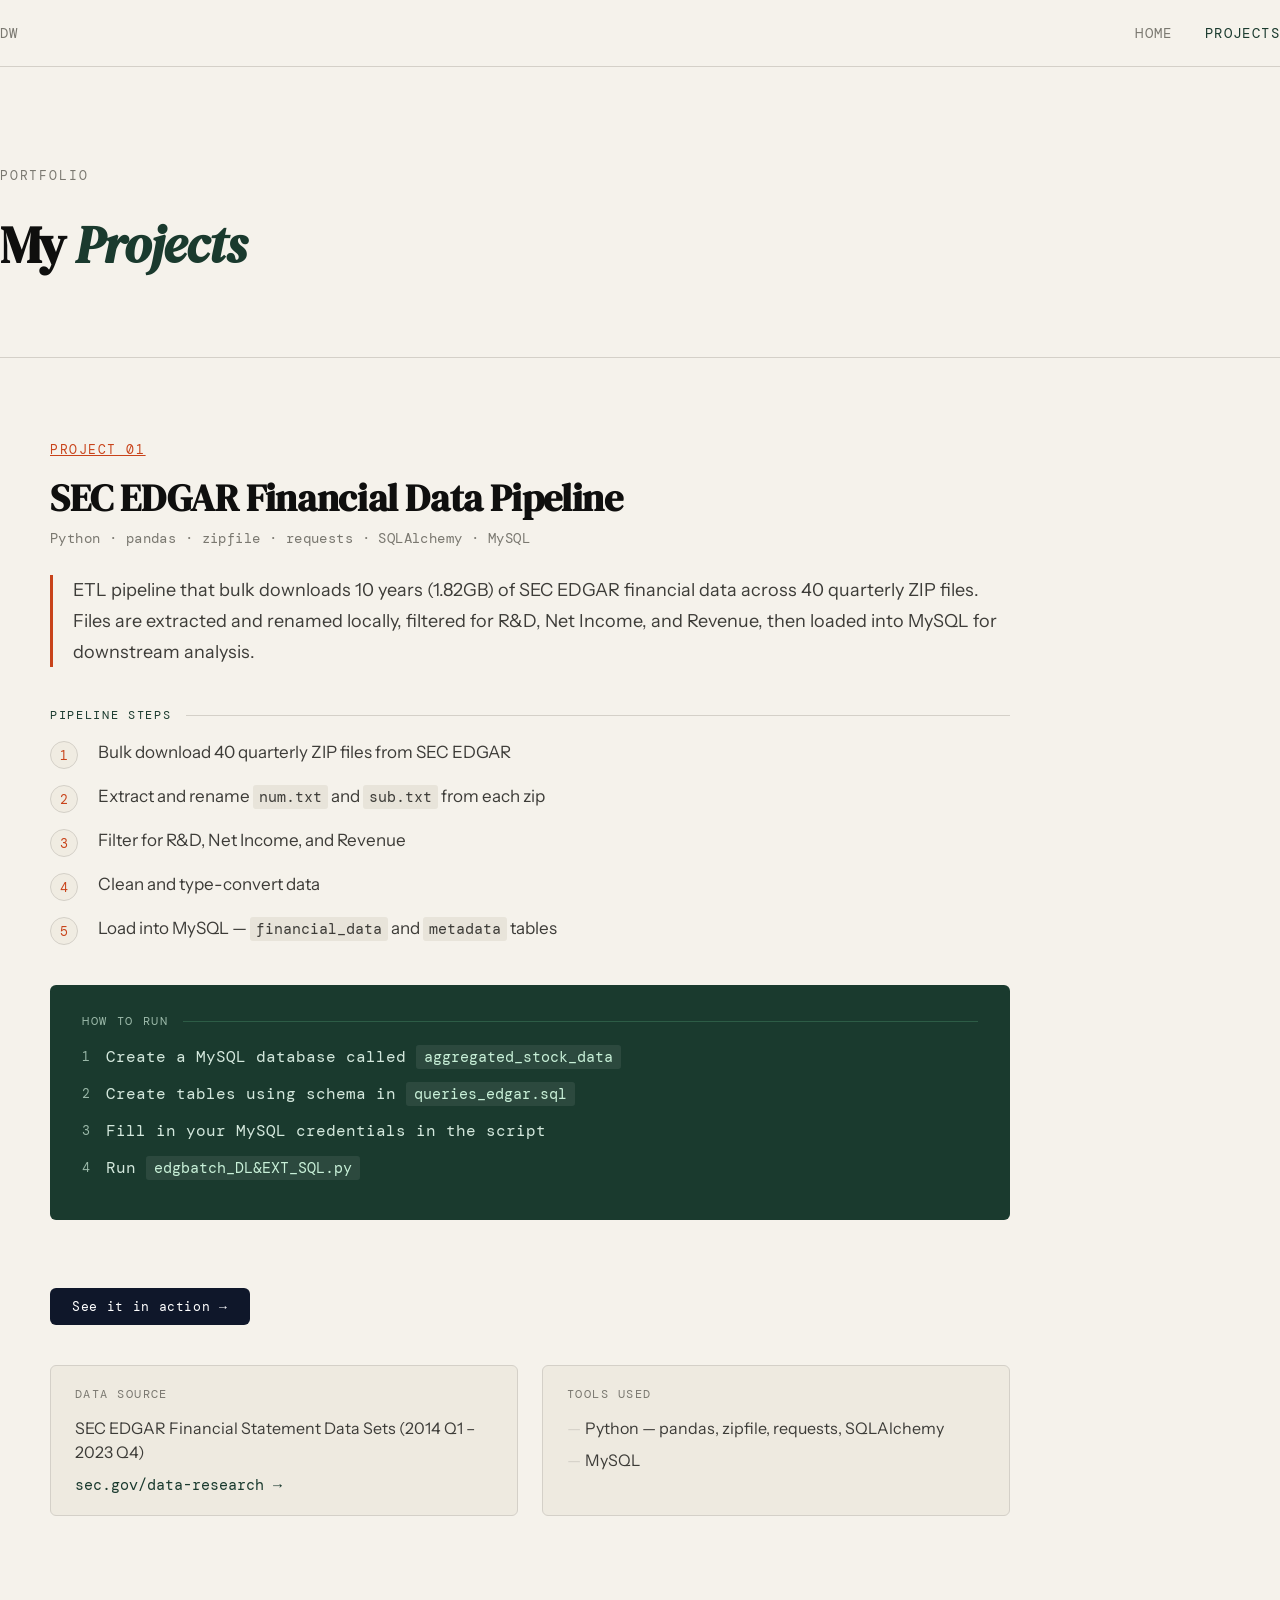
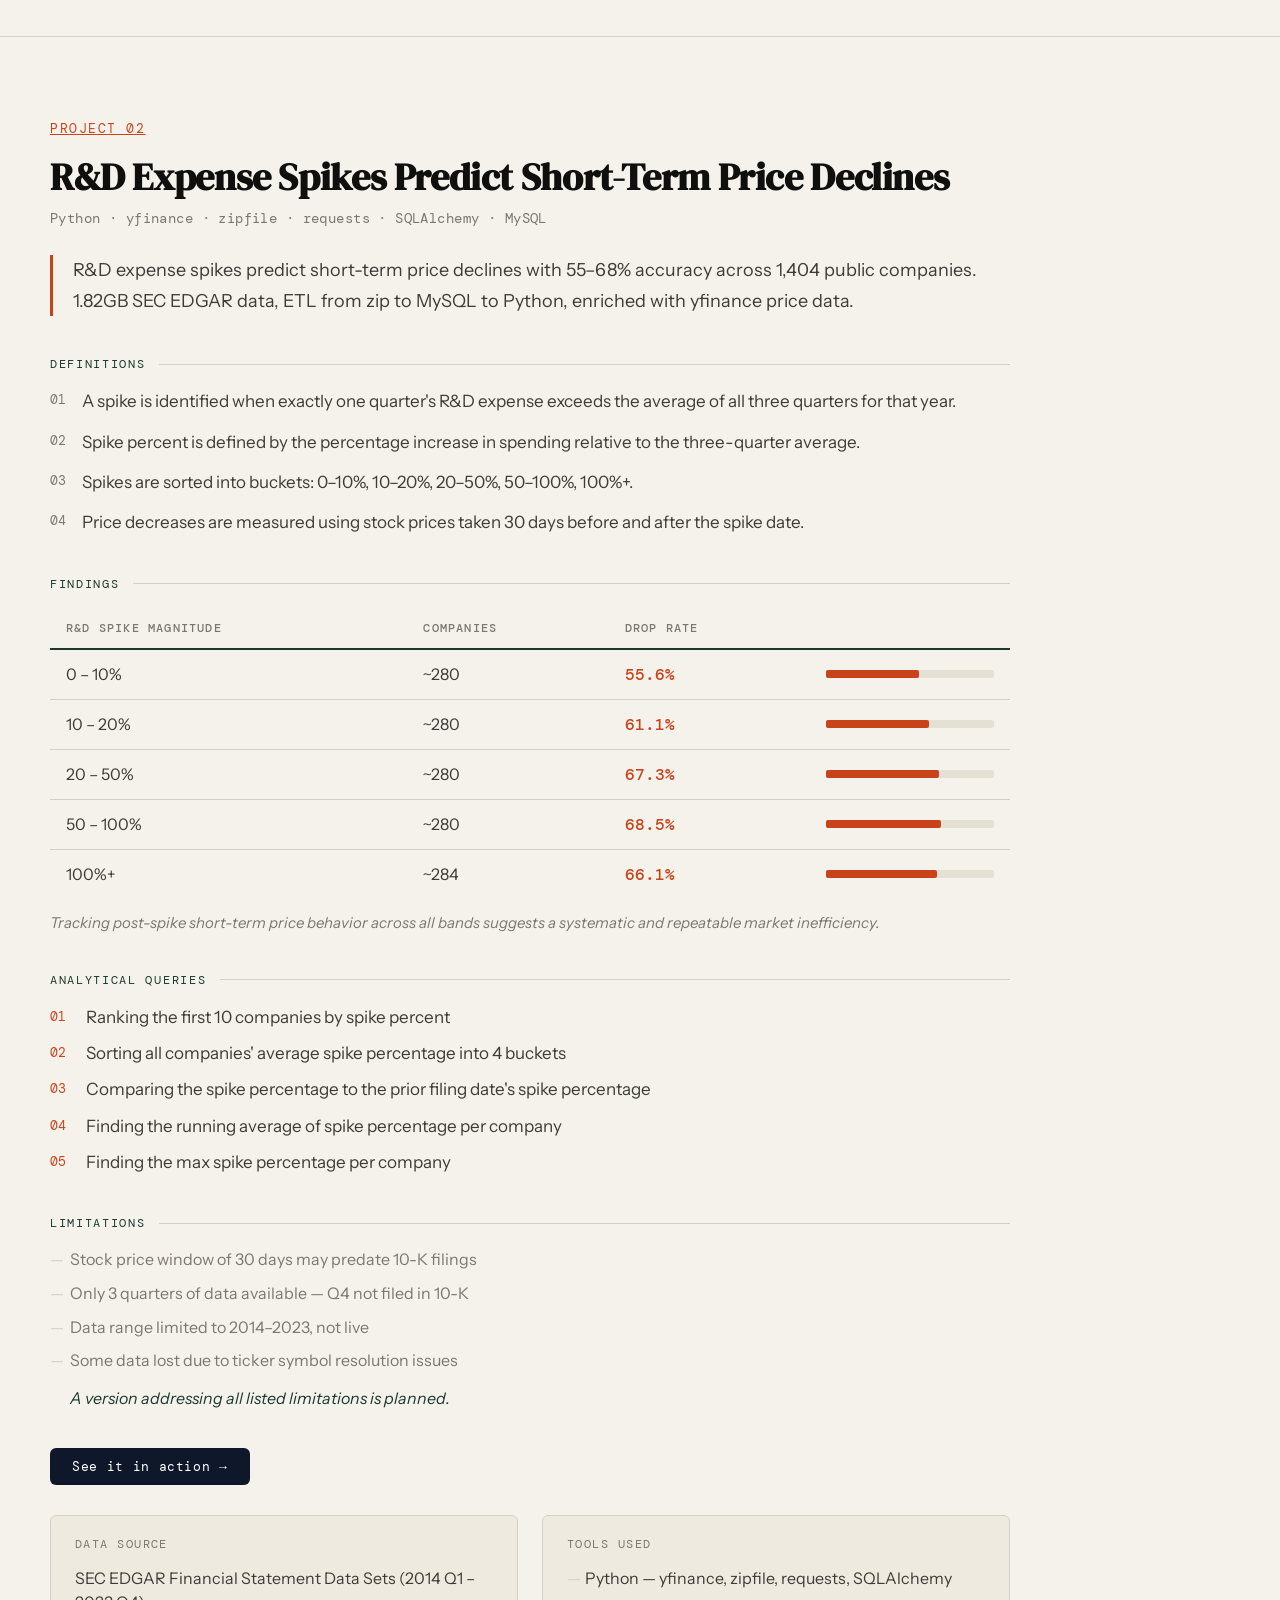
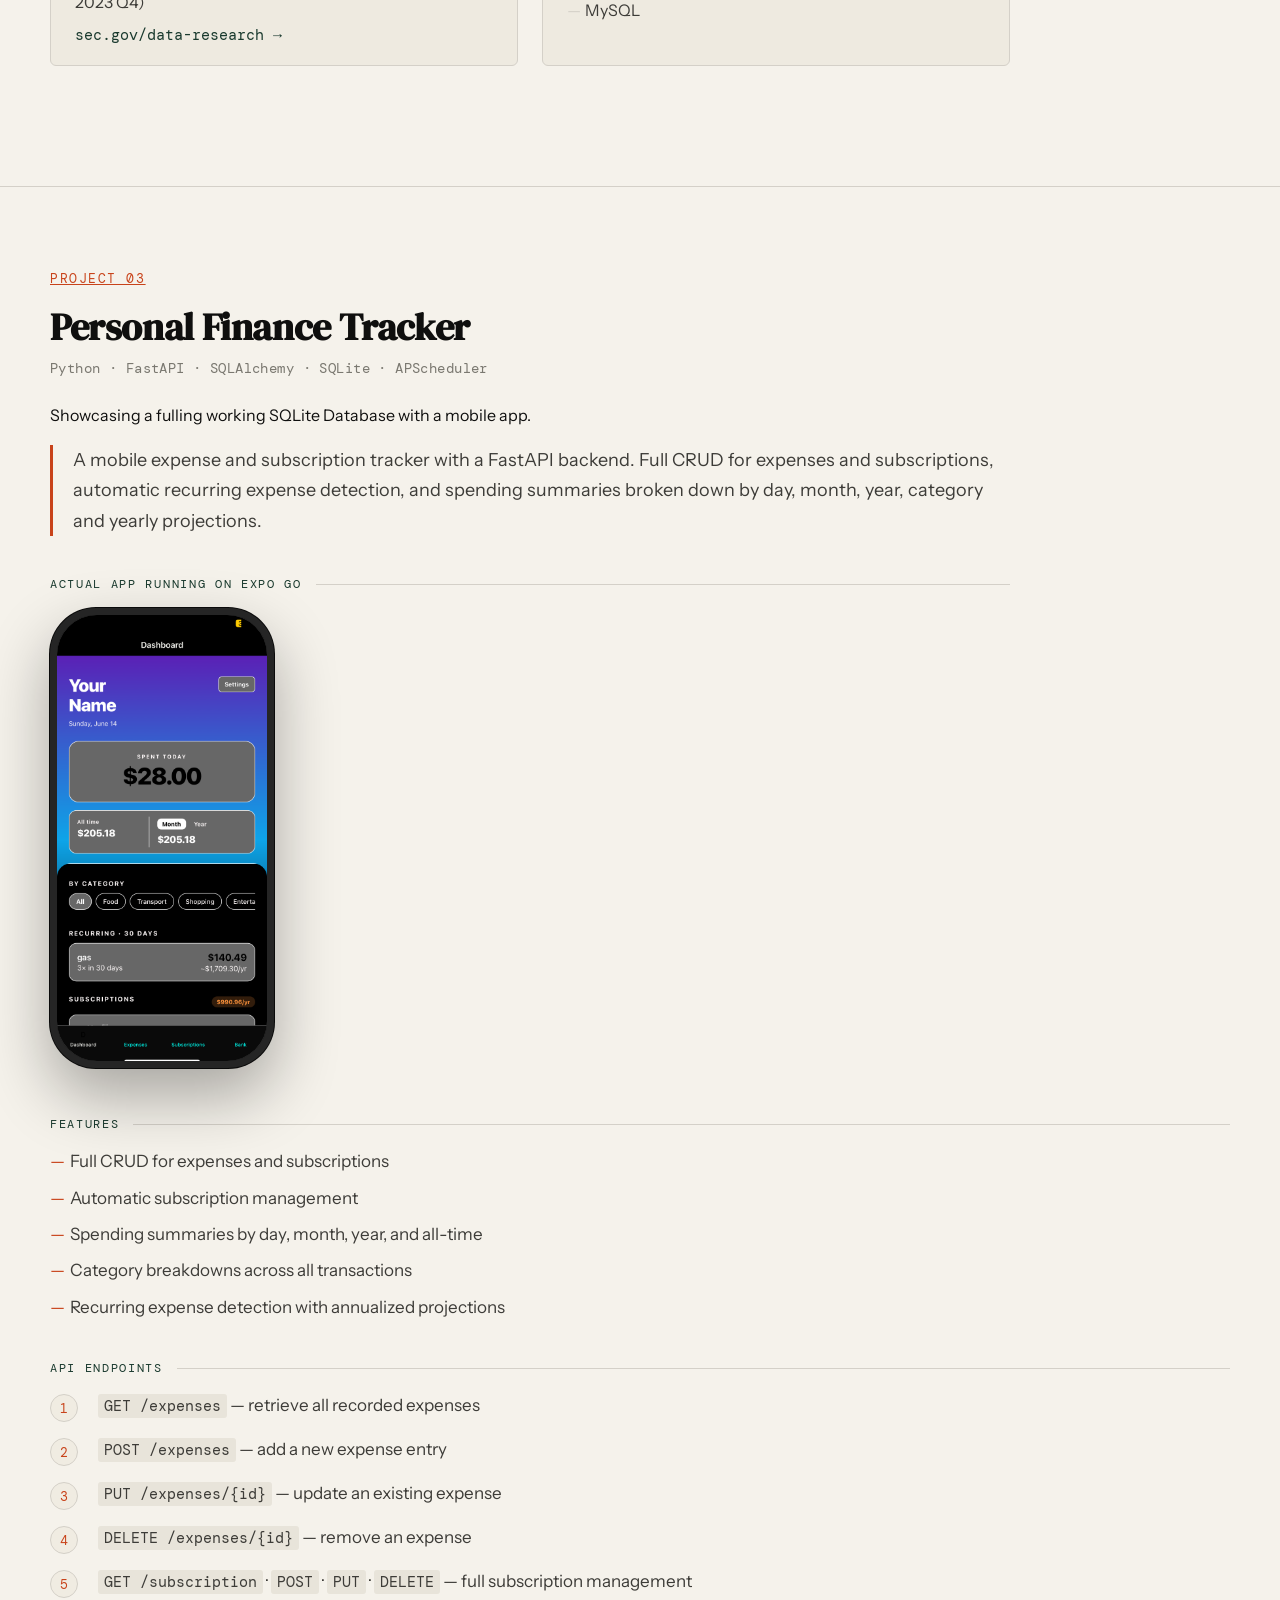
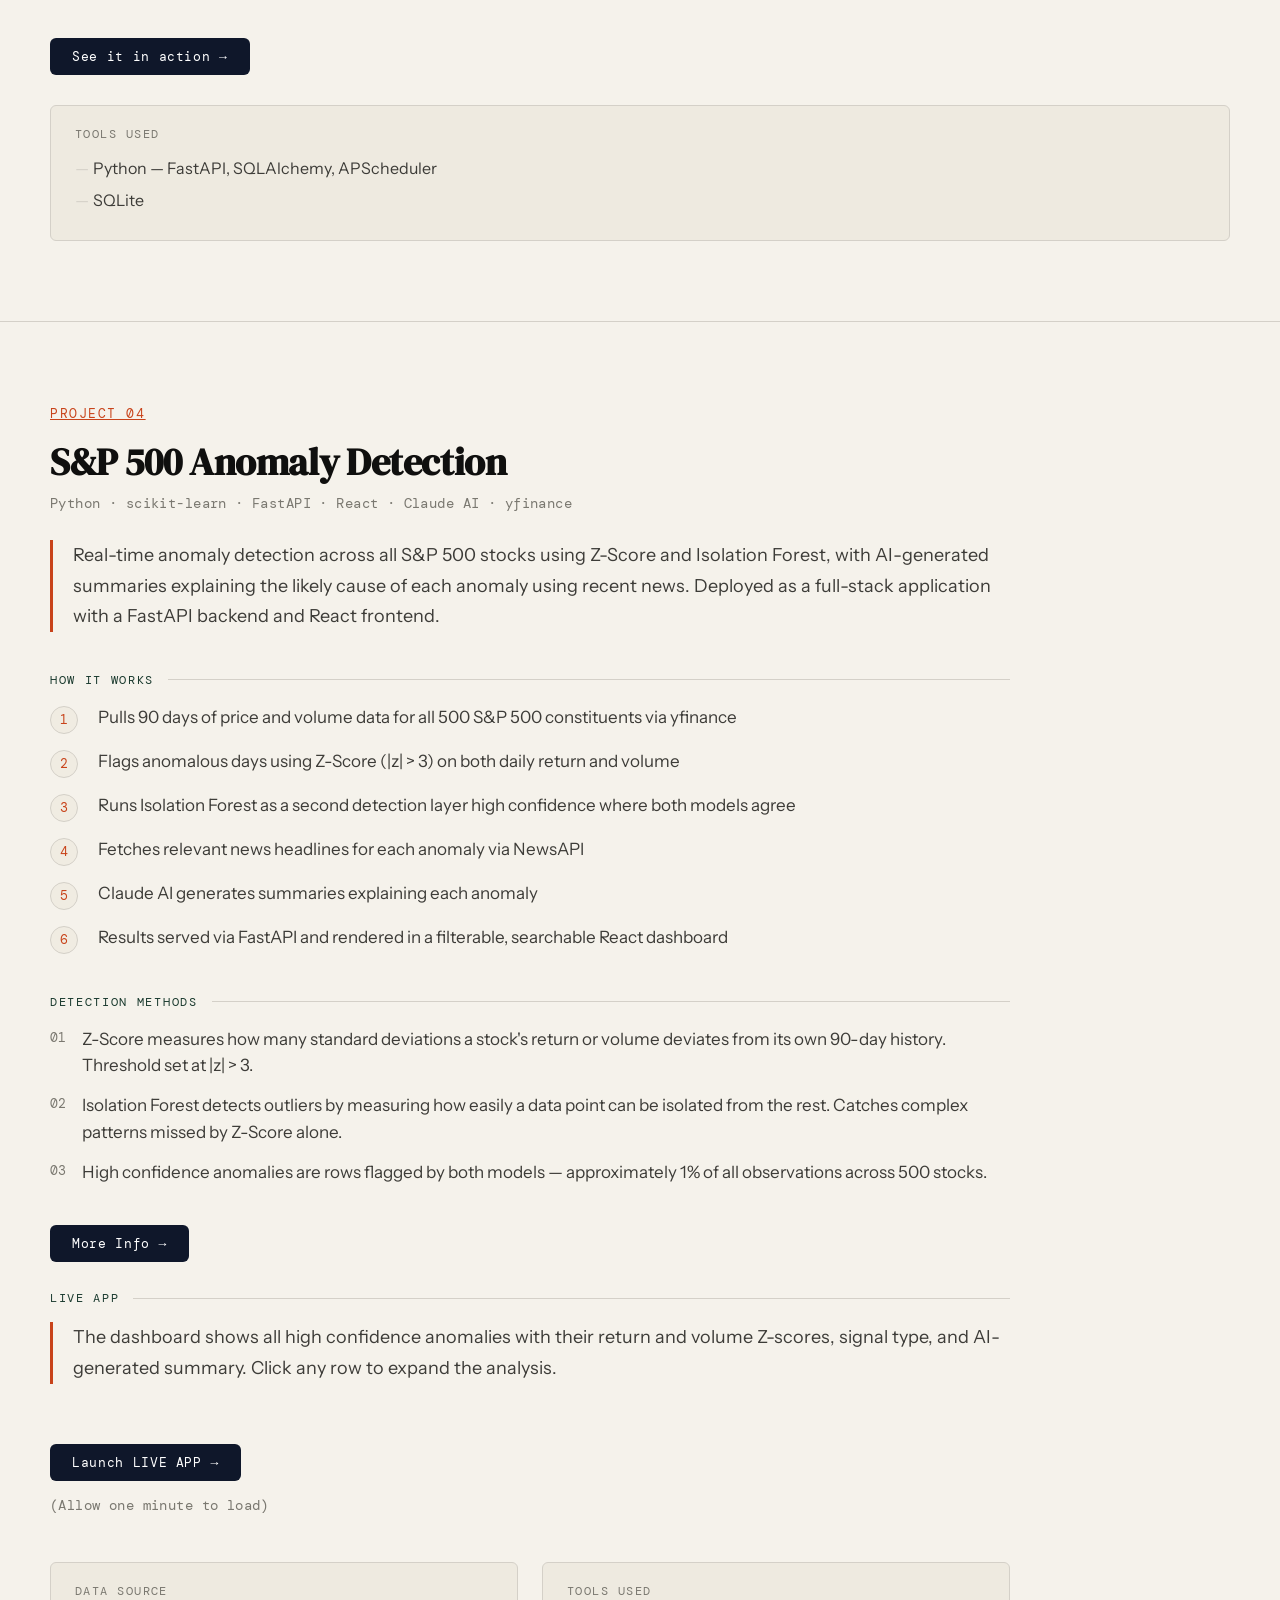
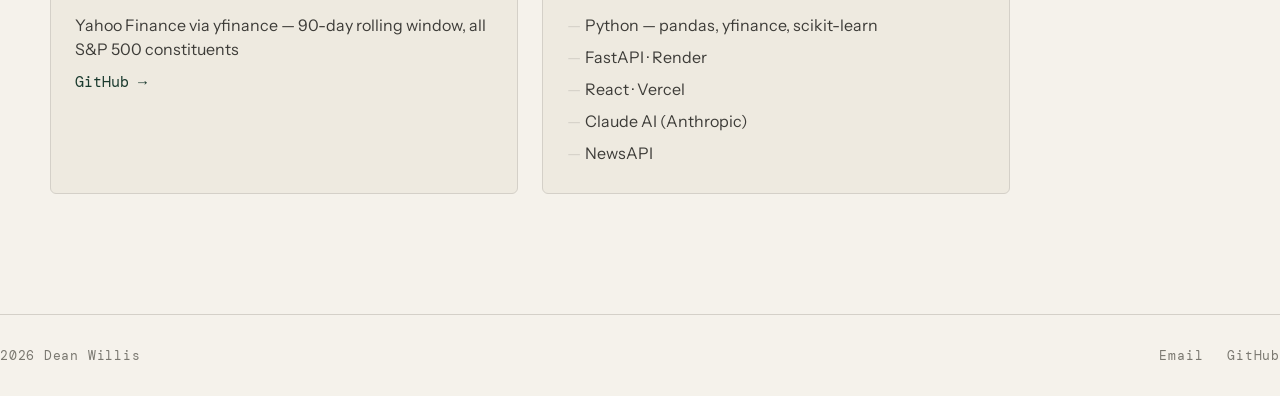
==== commit 6b4010da: "Change image file extension from .png to .PNG" ====
--- a/projects.html
+++ b/projects.html
@@ -202,7 +202,7 @@
         <div class="iphone-wrap">
           <div class="iphone-shell">
                 <div class="iphone-screen">
-                  <img src="IMG_6105.png" alt="Iphone App">
+                  <img src="IMG_6105.PNG" alt="Iphone App">
               </div>
 
               <div class="iphone-placeholder">
@@ -315,4 +315,4 @@
 </footer>
 
 </body>
-</html>+</html>
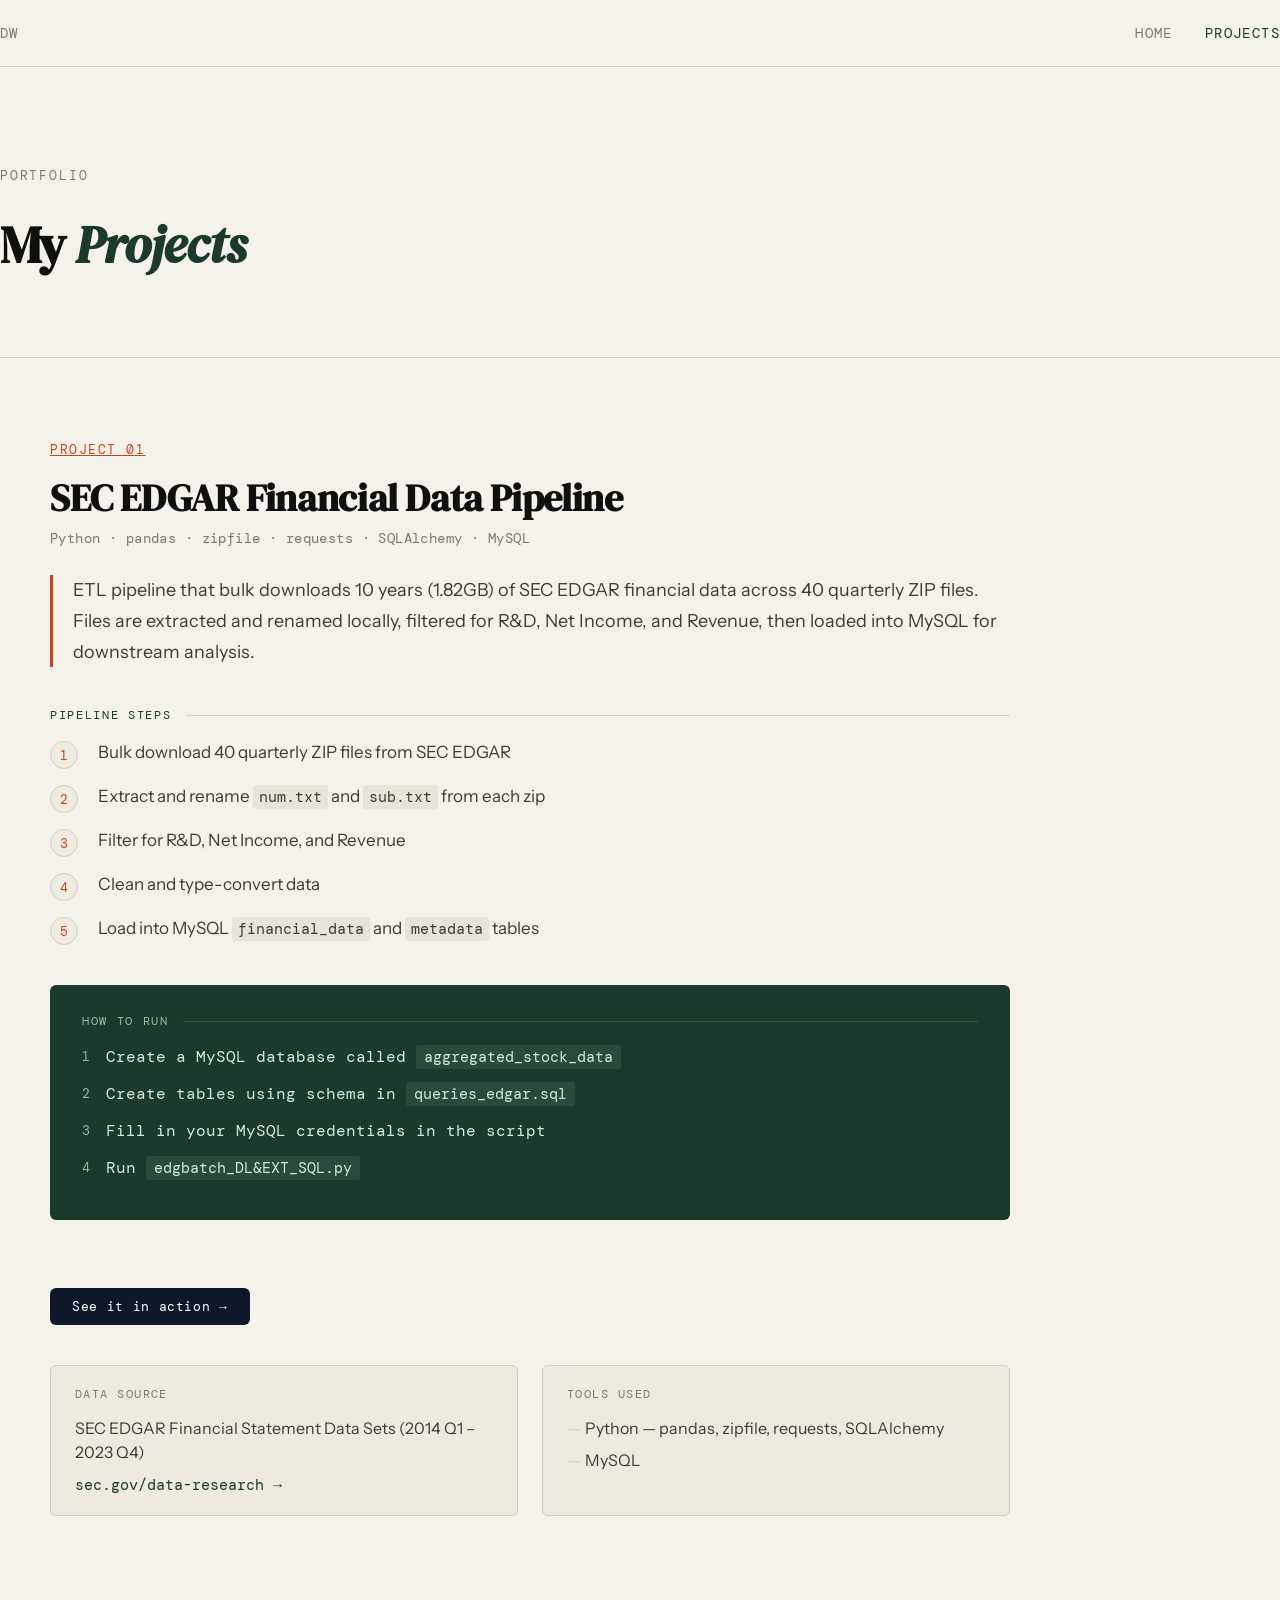
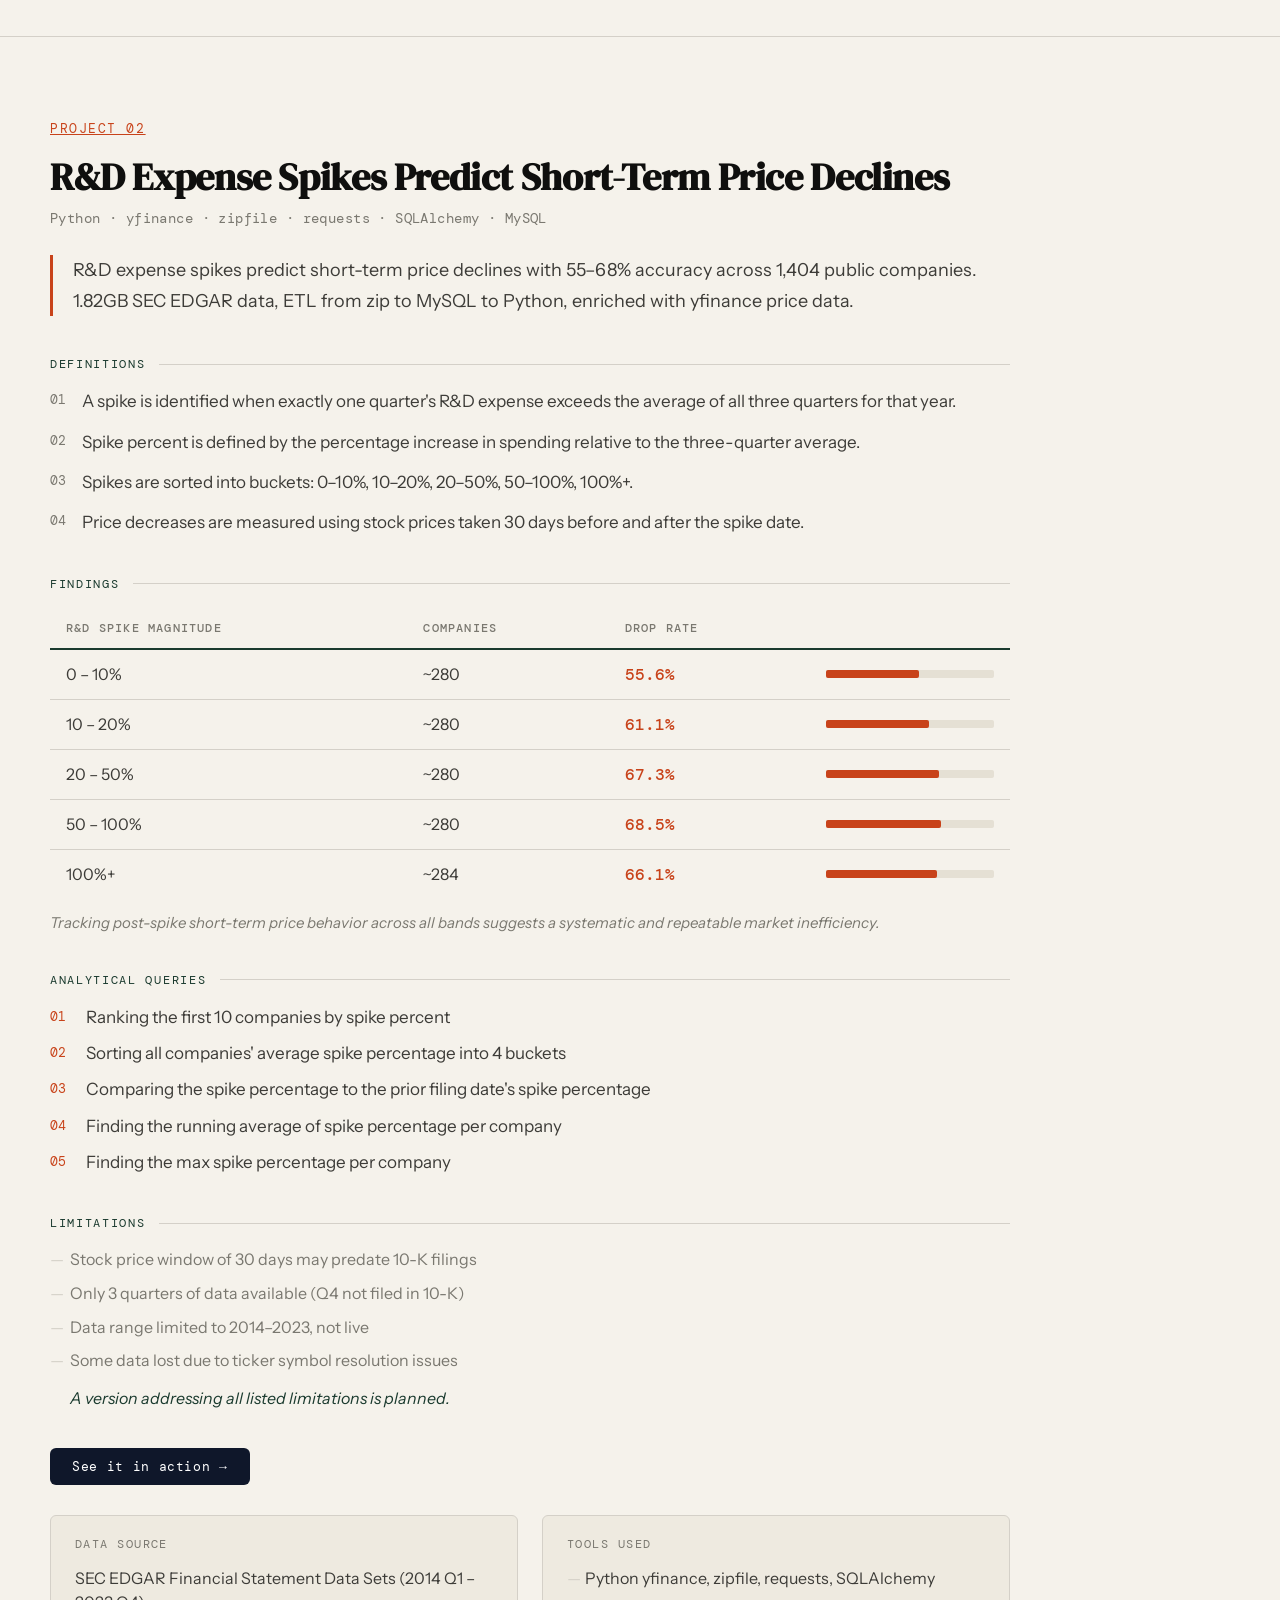
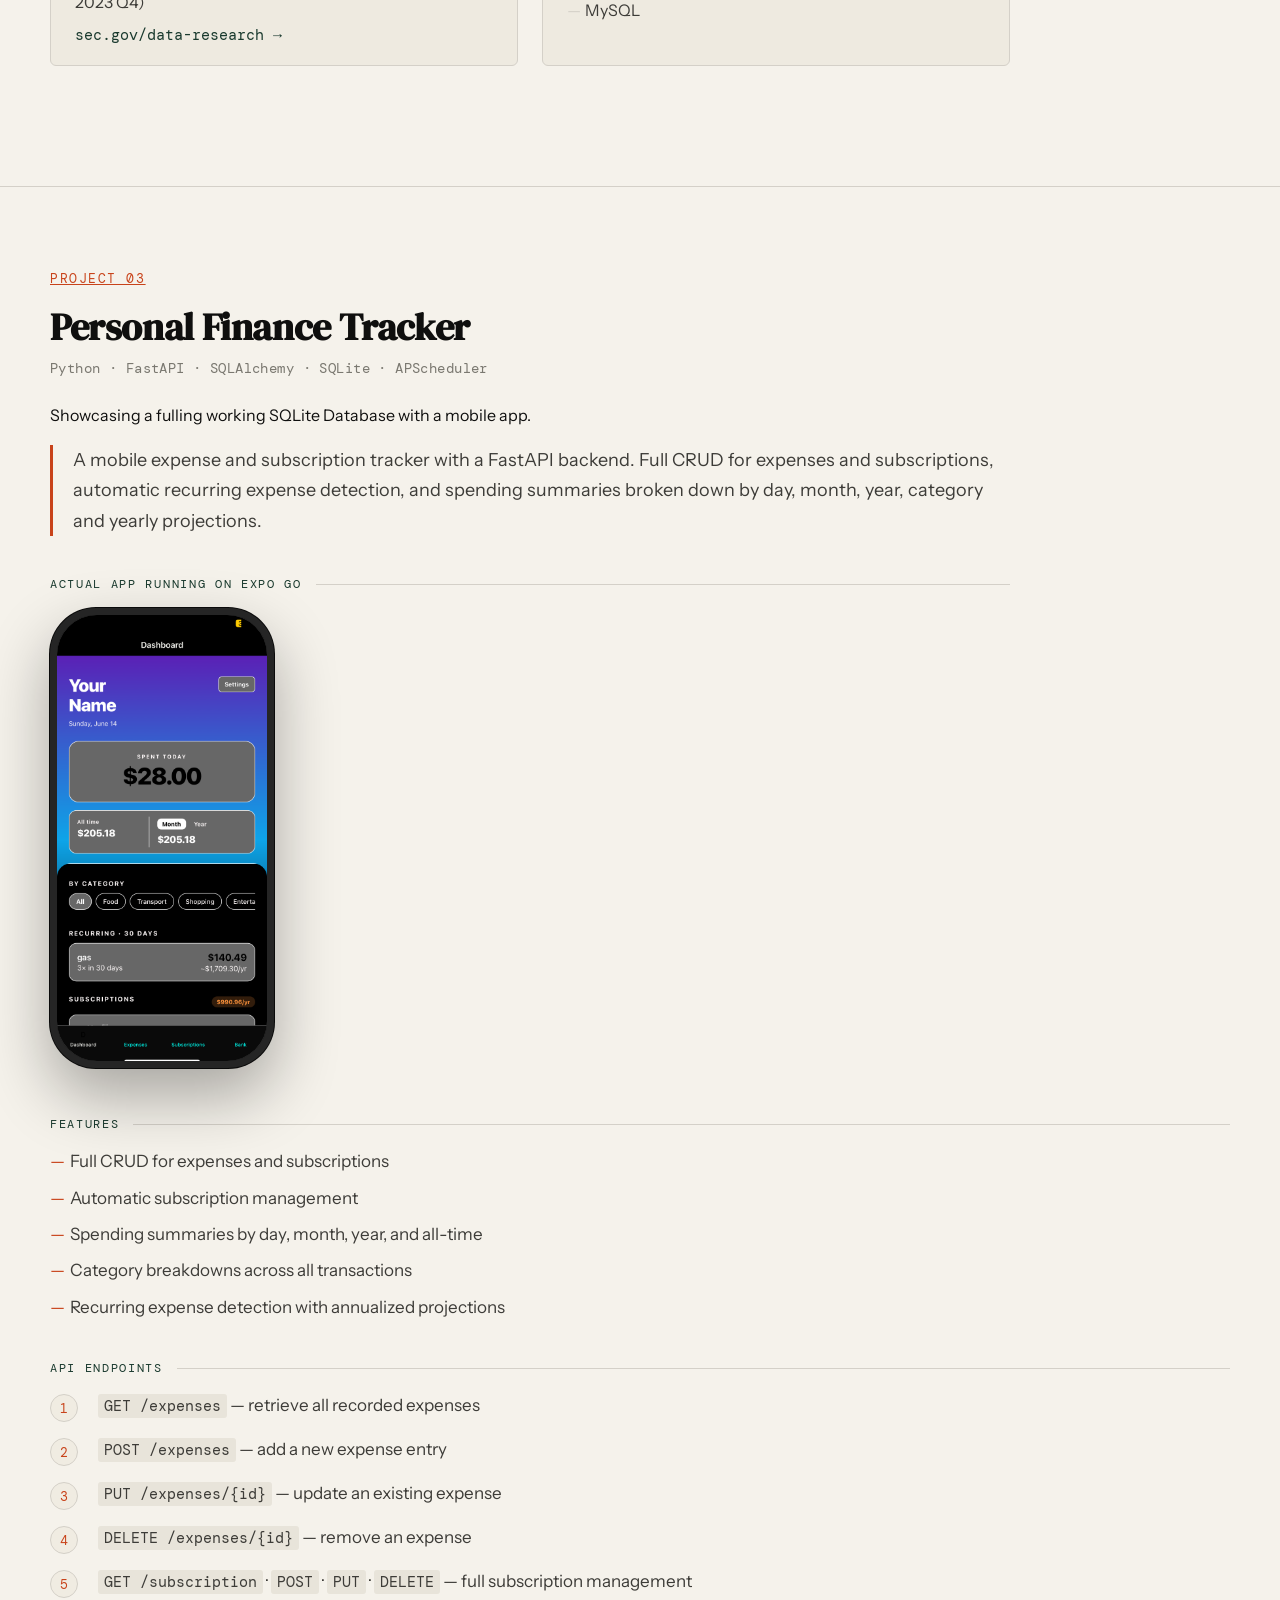
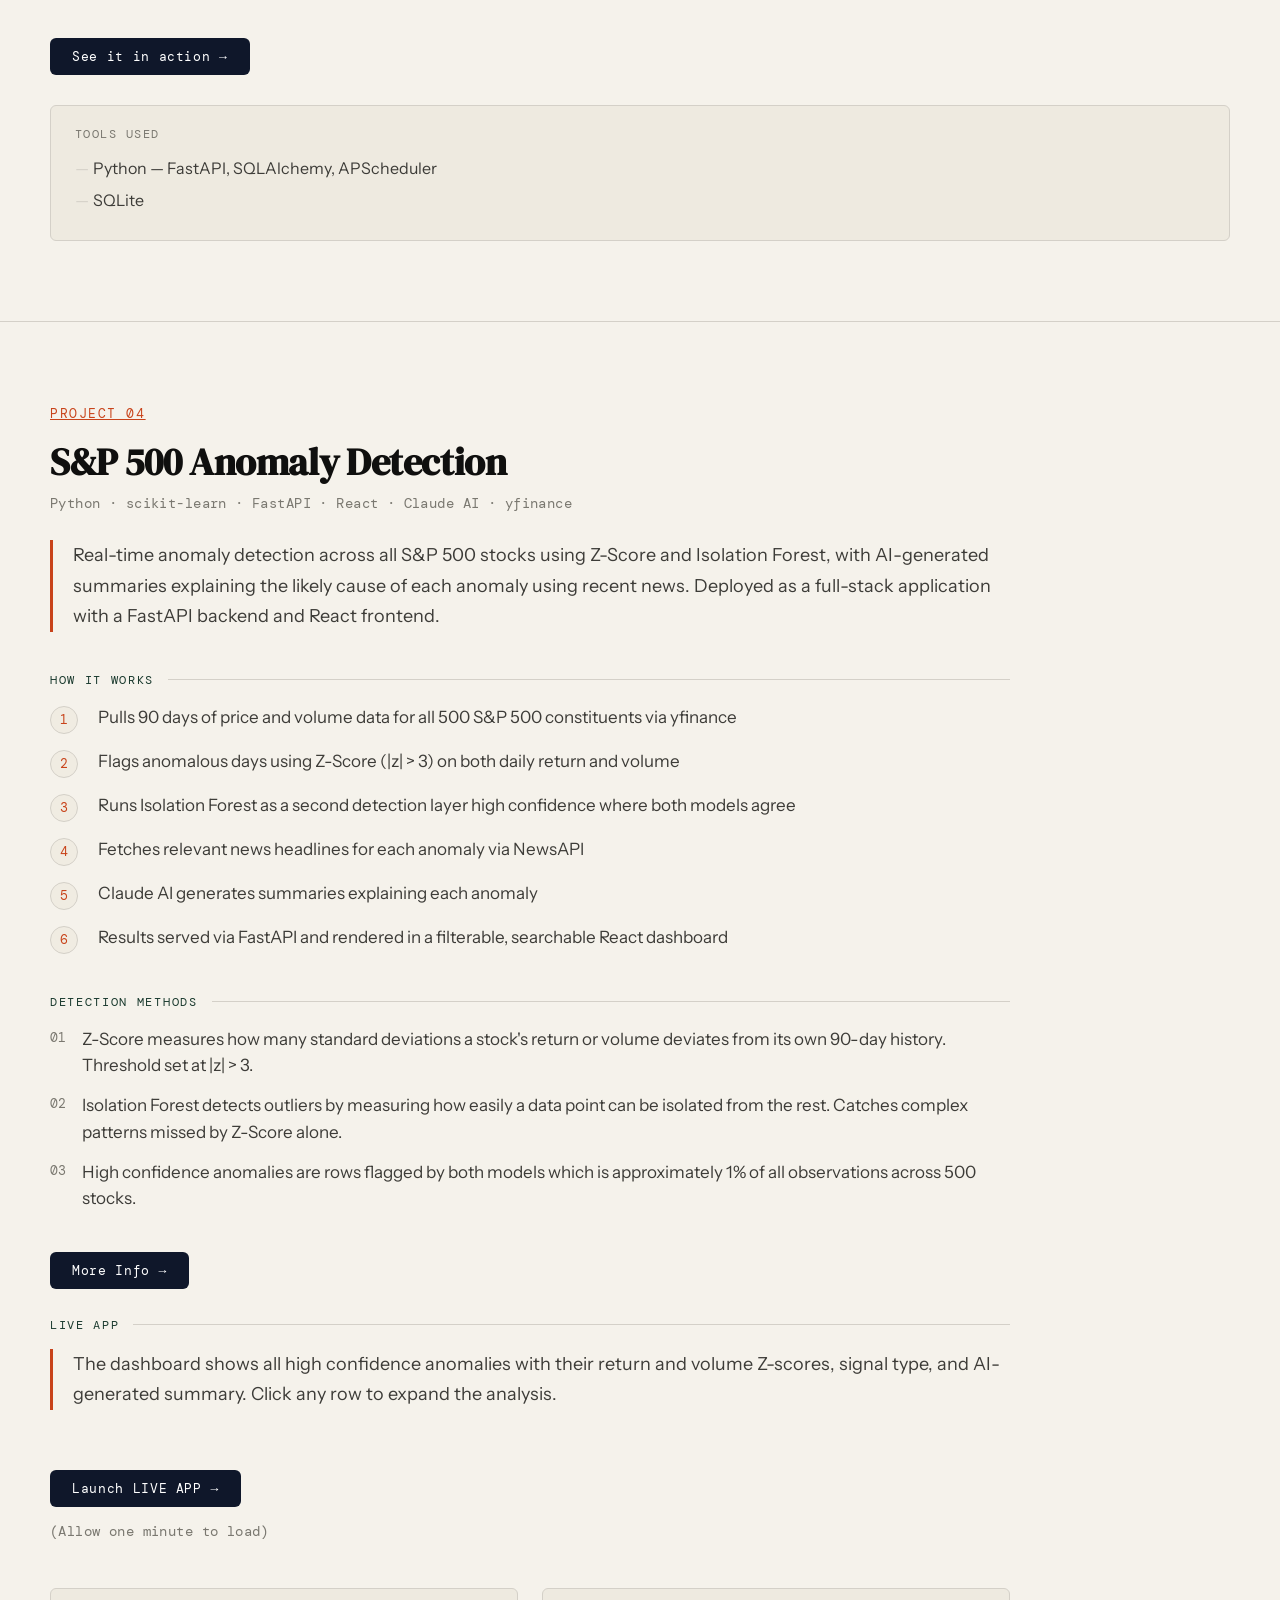
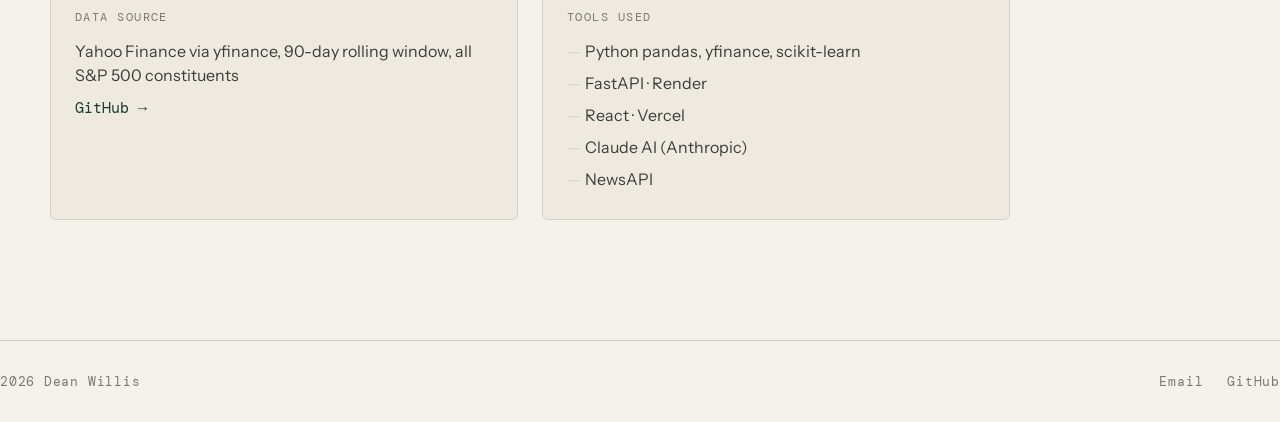
==== commit 09f60ade: "Fix formatting and punctuation in projects.html" ====
--- a/projects.html
+++ b/projects.html
@@ -3,7 +3,7 @@
 <head>
 <meta charset="UTF-8">
 <meta name="viewport" content="width=device-width, initial-scale=1.0">
-<title>Projects — Dean Willis</title>
+<title>Projects Dean Willis</title>
 <link href="https://fonts.googleapis.com/css2?family=DM+Serif+Display:ital@0;1&family=DM+Mono:wght@400;500&family=Instrument+Sans:wght@400;500;600&display=swap" rel="stylesheet">
 <link rel="stylesheet" href="style.css">
 <script async src="https://www.googletagmanager.com/gtag/js?id=G-CZ1LBD2NJX"></script>
@@ -53,7 +53,7 @@
           <div class="step"><div class="step-num">2</div><div class="step-text">Extract and rename <code>num.txt</code> and <code>sub.txt</code> from each zip</div></div>
           <div class="step"><div class="step-num">3</div><div class="step-text">Filter for R&amp;D, Net Income, and Revenue</div></div>
           <div class="step"><div class="step-num">4</div><div class="step-text">Clean and type-convert data</div></div>
-          <div class="step"><div class="step-num">5</div><div class="step-text">Load into MySQL — <code>financial_data</code> and <code>metadata</code> tables</div></div>
+          <div class="step"><div class="step-num">5</div><div class="step-text">Load into MySQL <code>financial_data</code> and <code>metadata</code> tables</div></div>
         </div>
 
         <div class="run-block">
@@ -161,7 +161,7 @@
         <div class="limitations">
           <ul>
             <li>Stock price window of 30 days may predate 10-K filings</li>
-            <li>Only 3 quarters of data available — Q4 not filed in 10-K</li>
+            <li>Only 3 quarters of data available (Q4 not filed in 10-K)</li>
             <li>Data range limited to 2014–2023, not live</li>
             <li>Some data lost due to ticker symbol resolution issues</li>
           </ul>
@@ -178,7 +178,7 @@
           <div class="info-block">
             <div class="info-block-title">Tools Used</div>
             <ul>
-              <li>Python — yfinance, zipfile, requests, SQLAlchemy</li>
+              <li>Python  yfinance, zipfile, requests, SQLAlchemy</li>
               <li>MySQL</li>
             </ul>
           </div>
@@ -271,7 +271,7 @@
         <div class="defs">
           <div class="def-item"><div class="def-num">01</div><div class="def-text">Z-Score measures how many standard deviations a stock's return or volume deviates from its own 90-day history. Threshold set at |z| &gt; 3.</div></div>
           <div class="def-item"><div class="def-num">02</div><div class="def-text">Isolation Forest detects outliers by measuring how easily a data point can be isolated from the rest. Catches complex patterns missed by Z-Score alone.</div></div>
-          <div class="def-item"><div class="def-num">03</div><div class="def-text">High confidence anomalies are rows flagged by both models — approximately 1% of all observations across 500 stocks.</div></div>
+          <div class="def-item"><div class="def-num">03</div><div class="def-text">High confidence anomalies are rows flagged by both models which is approximately 1% of all observations across 500 stocks.</div></div>
         </div>
         <a href="walkthrough.html#anomaly-detector" style="display:inline-block;margin-bottom:28px;padding:10px 22px;background:#0f172a;color:#fff;text-decoration:none;font-family:'DM Mono',monospace;font-size:13px;letter-spacing:0.05em;border-radius:6px;">More Info →</a>
         <div class="sub-label">Live App</div>
@@ -284,13 +284,13 @@
         <div class="two-col">
           <div class="info-block">
             <div class="info-block-title">Data Source</div>
-            <p>Yahoo Finance via yfinance — 90-day rolling window, all S&amp;P 500 constituents</p>
+            <p>Yahoo Finance via yfinance, 90-day rolling window, all S&amp;P 500 constituents</p>
             <a href="https://github.com/DeanHenryWillis/sp500-anomaly-detector" target="_blank">GitHub →</a>
           </div>
           <div class="info-block">
             <div class="info-block-title">Tools Used</div>
             <ul>
-              <li>Python — pandas, yfinance, scikit-learn</li>
+              <li>Python pandas, yfinance, scikit-learn</li>
               <li>FastAPI · Render</li>
               <li>React · Vercel</li>
               <li>Claude AI (Anthropic)</li>
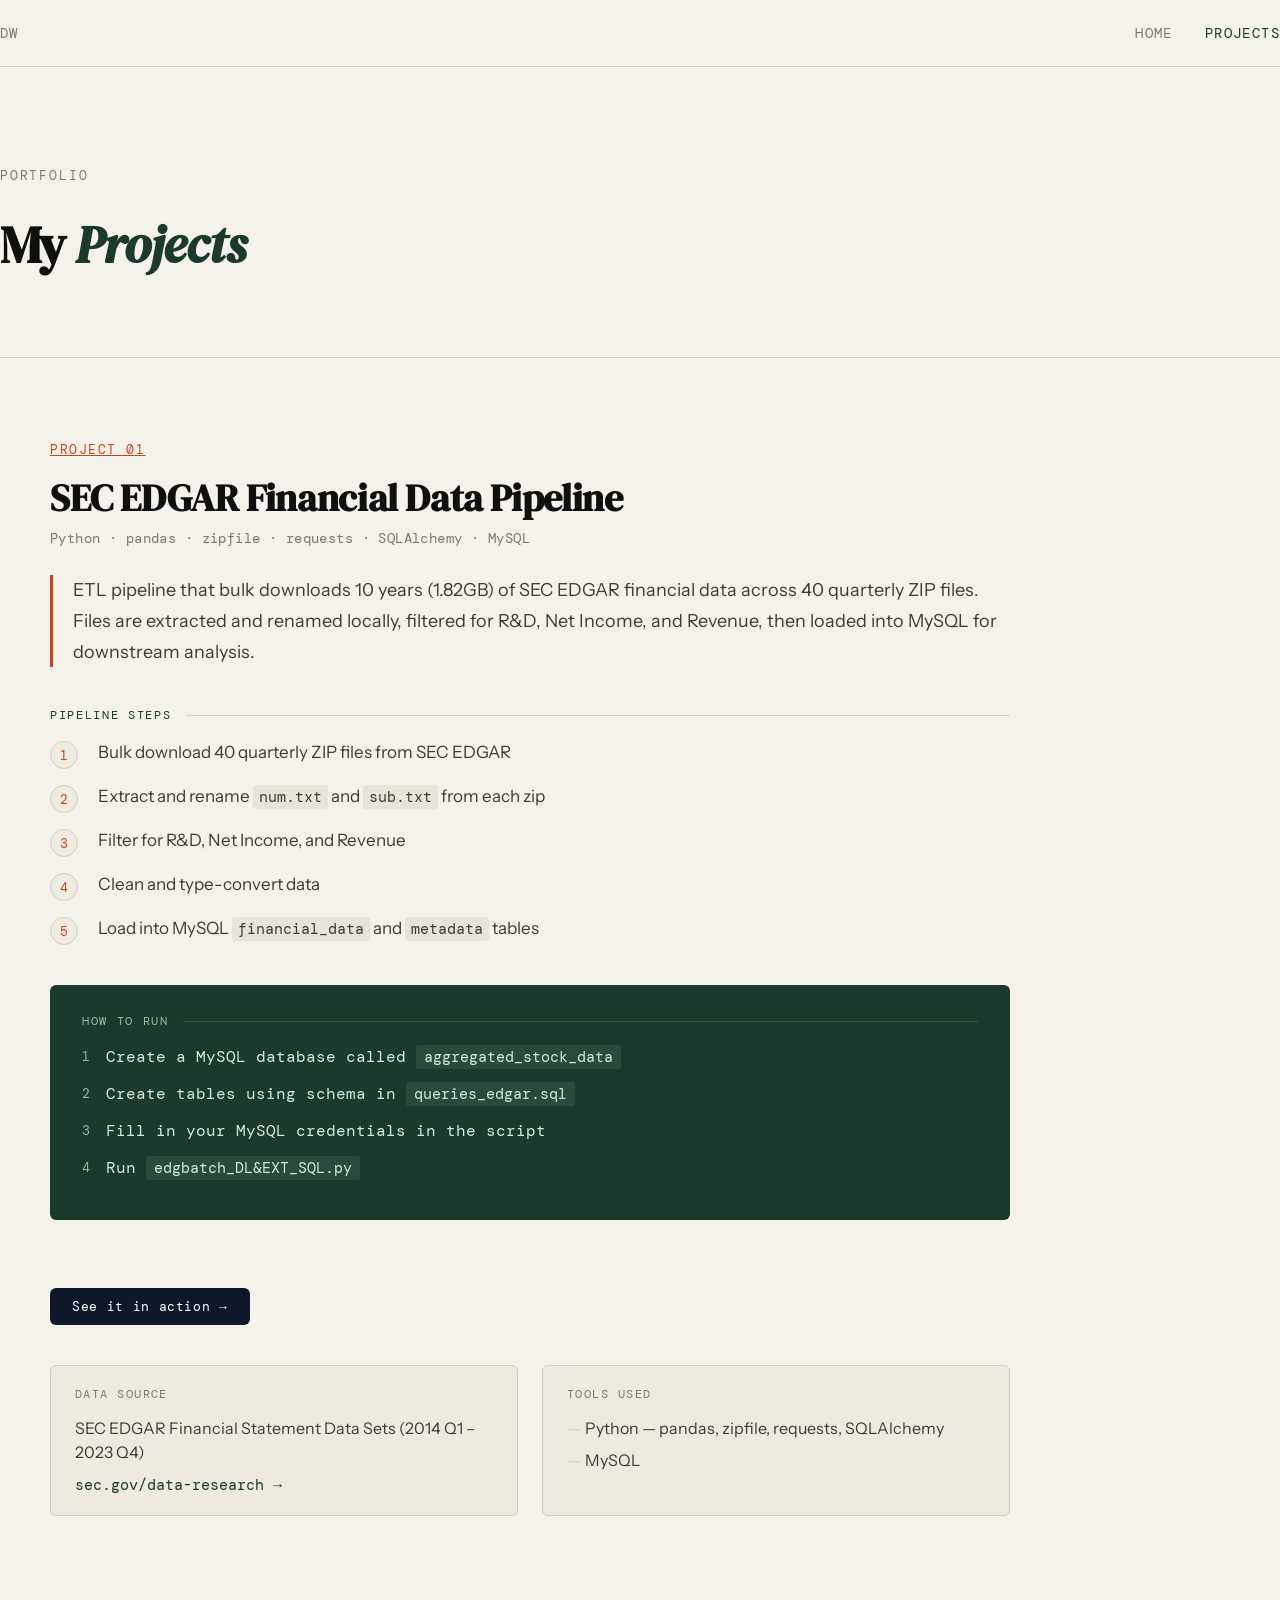
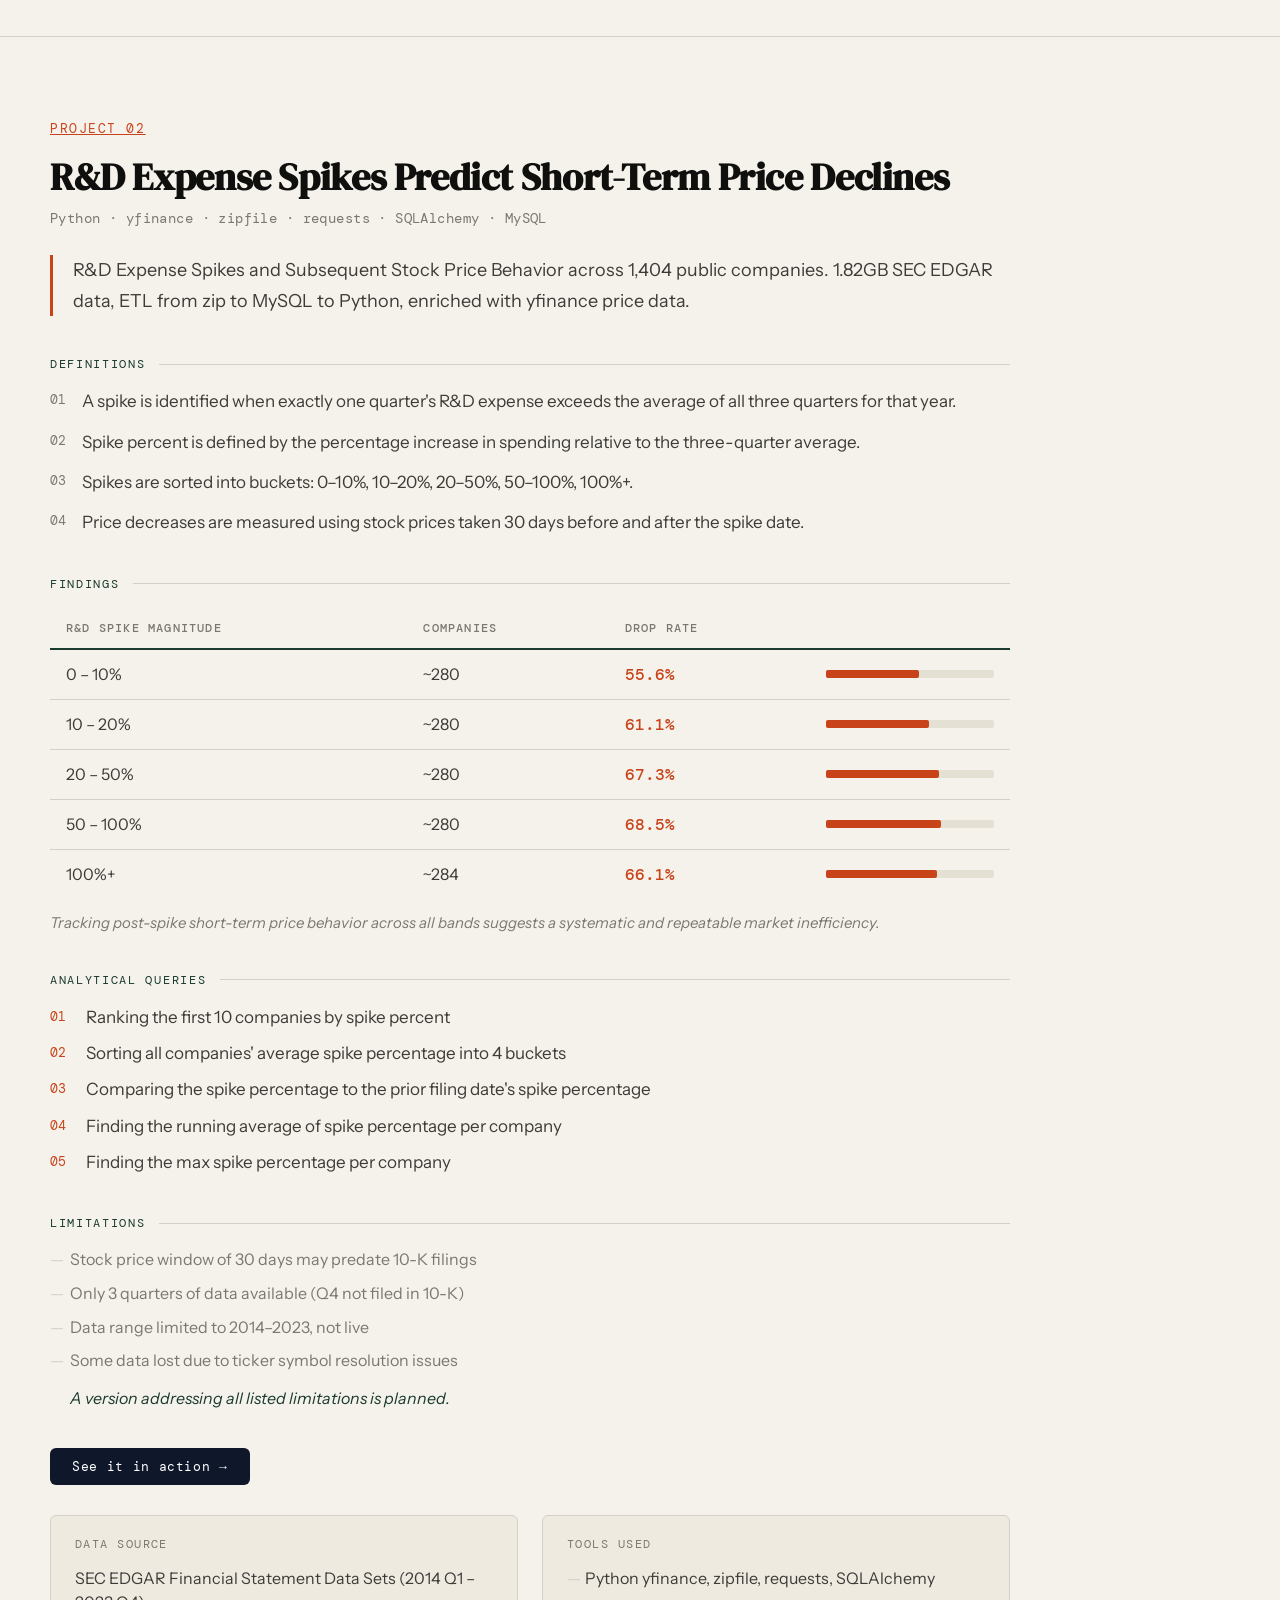
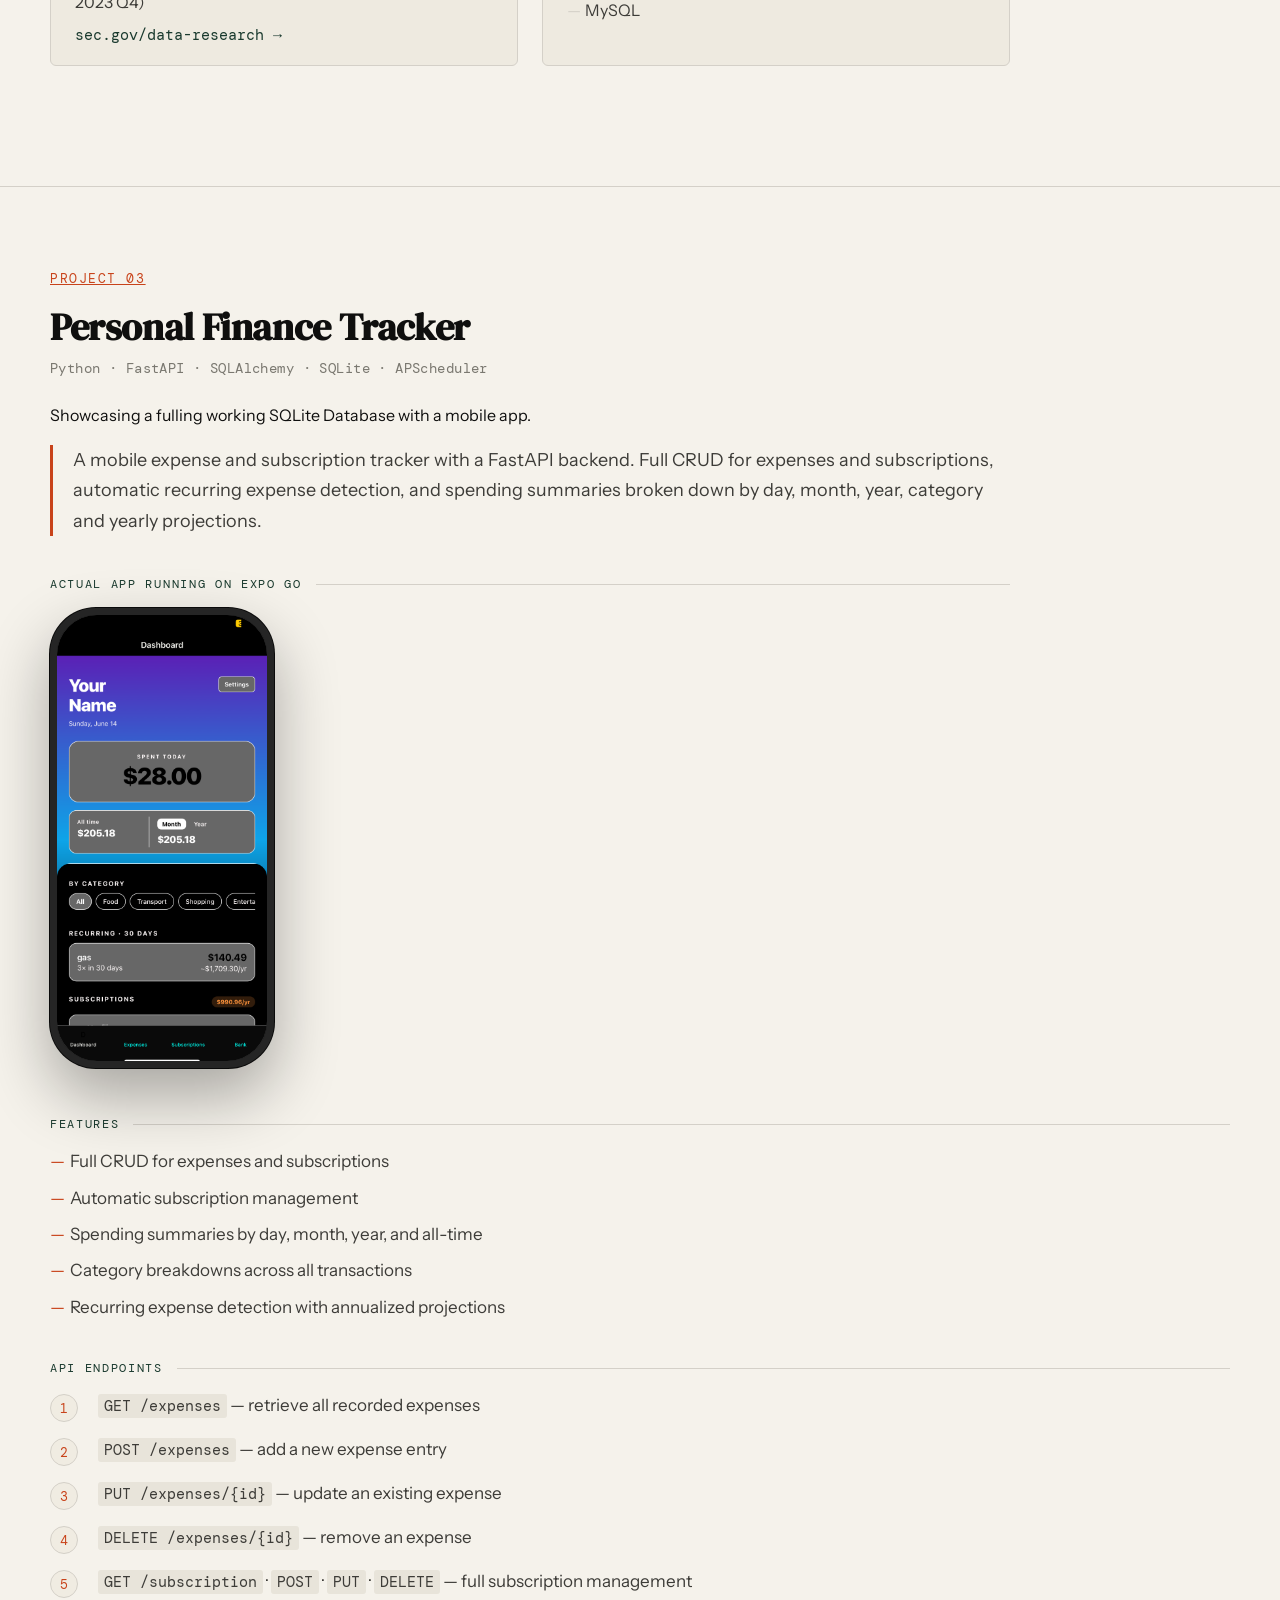
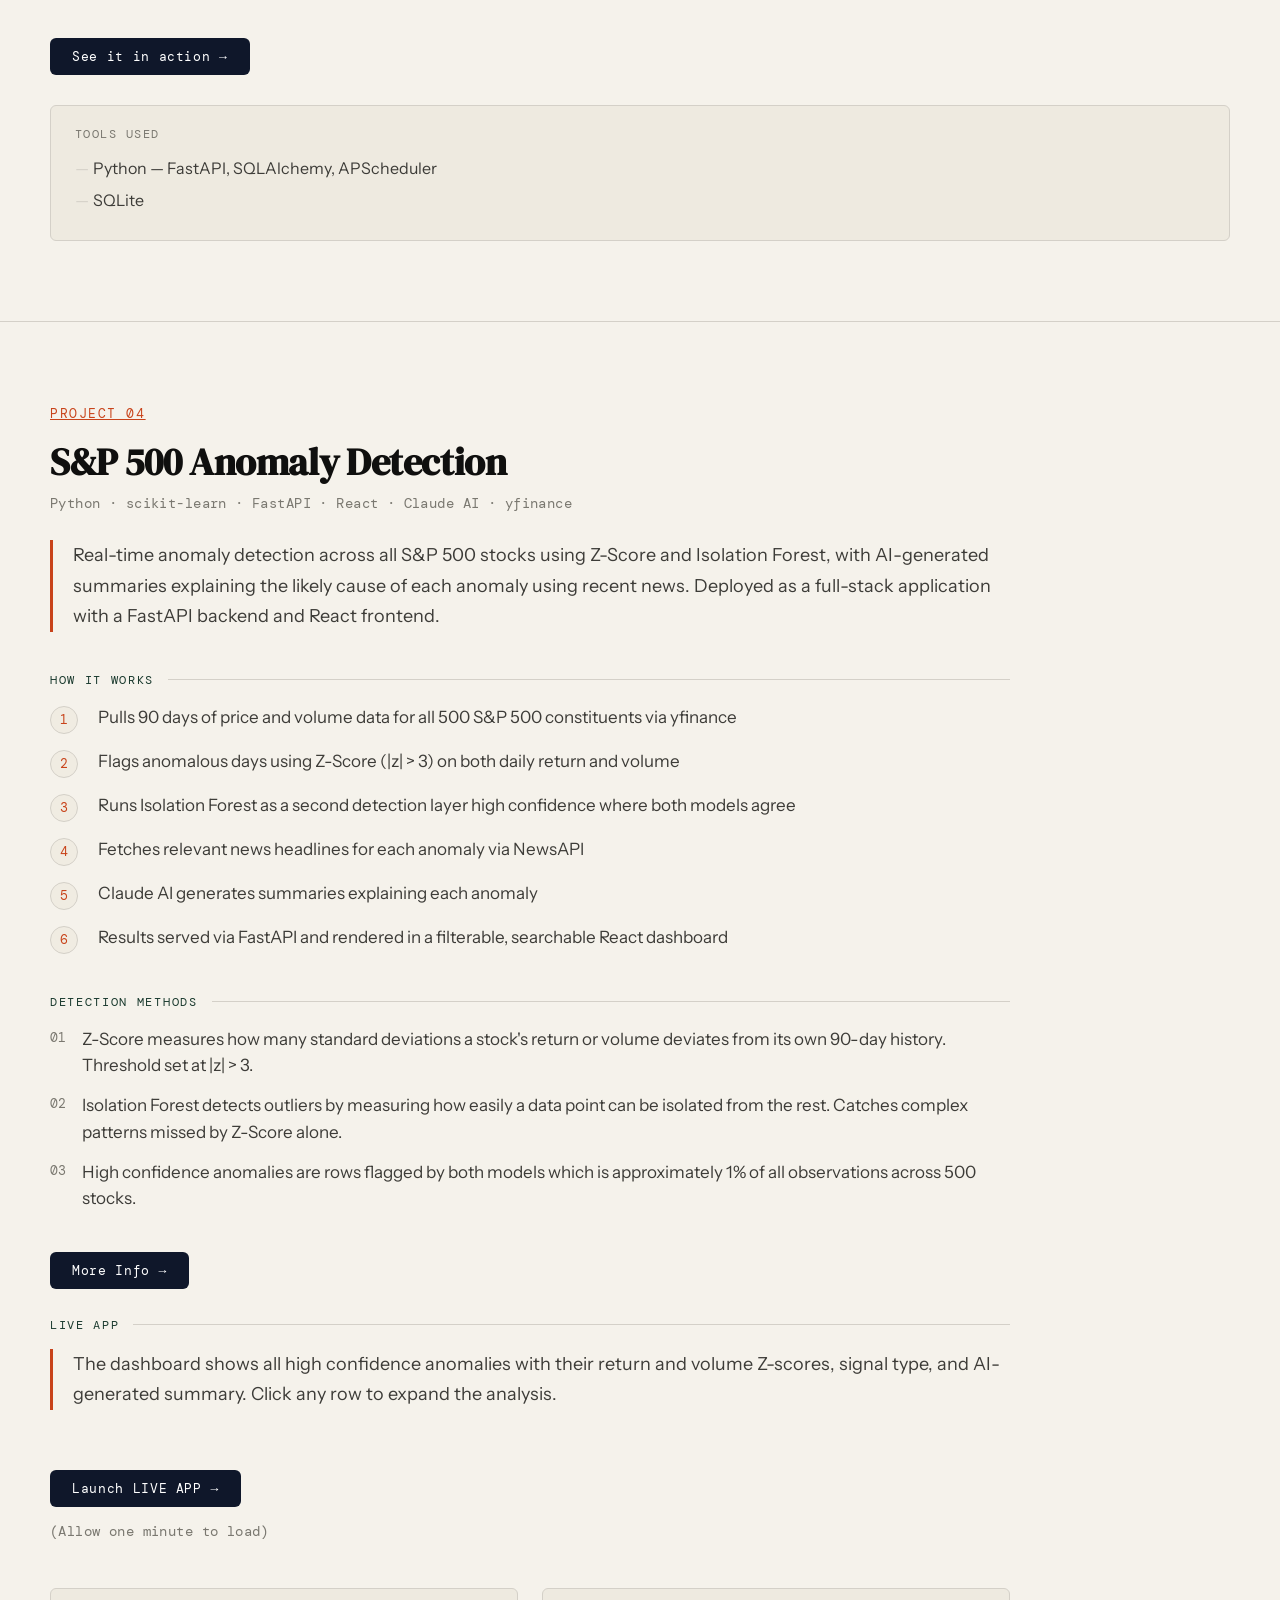
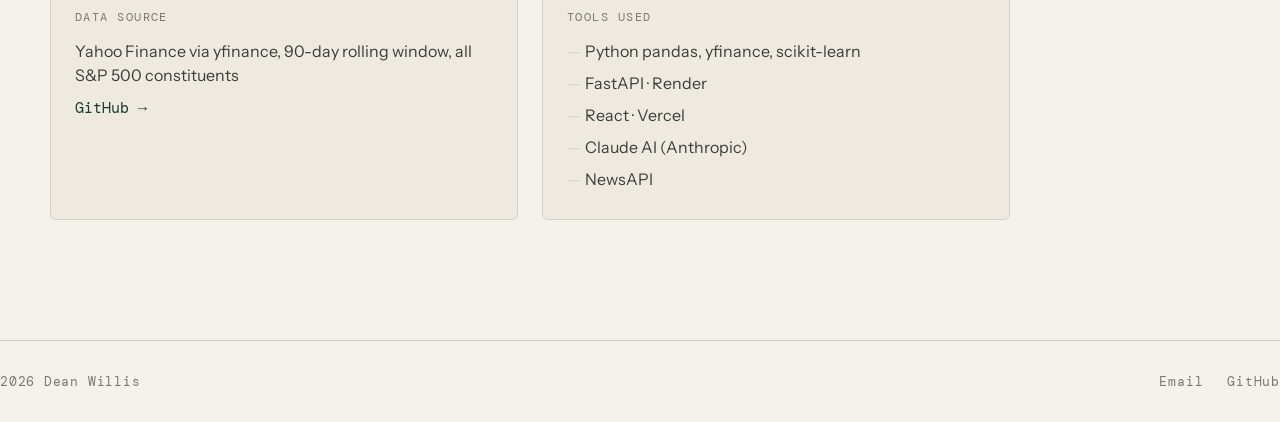
==== commit 8cd54b94: "Update project overview description in projects.html" ====
--- a/projects.html
+++ b/projects.html
@@ -94,7 +94,7 @@
         <p>&nbsp;</p>
         <h2 class="project-title">R&amp;D Expense Spikes Predict Short-Term Price Declines</h2>
         <div class="project-stack">Python · yfinance · zipfile · requests · SQLAlchemy · MySQL</div>
-        <p class="project-overview">R&amp;D expense spikes predict short-term price declines with 55–68% accuracy across 1,404 public companies. 1.82GB SEC EDGAR data, ETL from zip to MySQL to Python, enriched with yfinance price data.</p>
+        <p class="project-overview">R&amp;D Expense Spikes and Subsequent Stock Price Behavior across 1,404 public companies. 1.82GB SEC EDGAR data, ETL from zip to MySQL to Python, enriched with yfinance price data.</p>
 
         <div class="sub-label">Definitions</div>
         <div class="defs">
